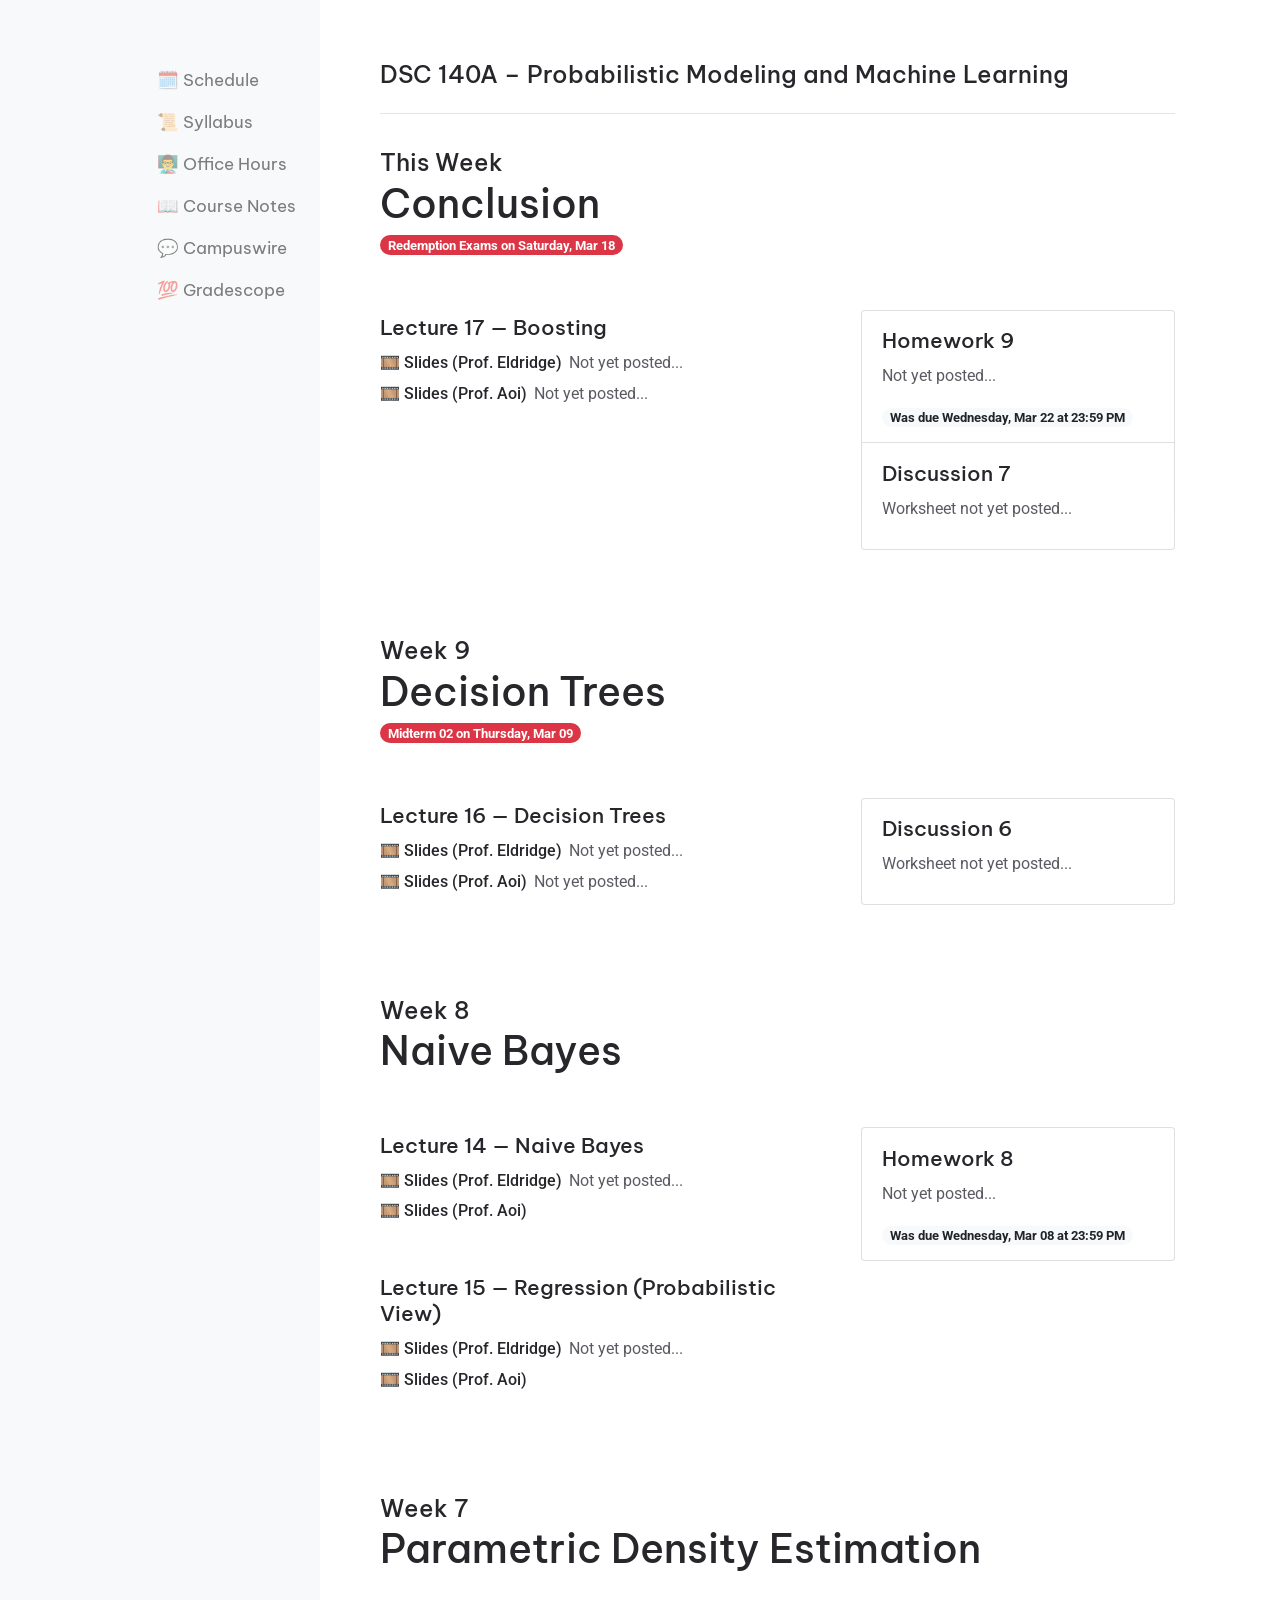
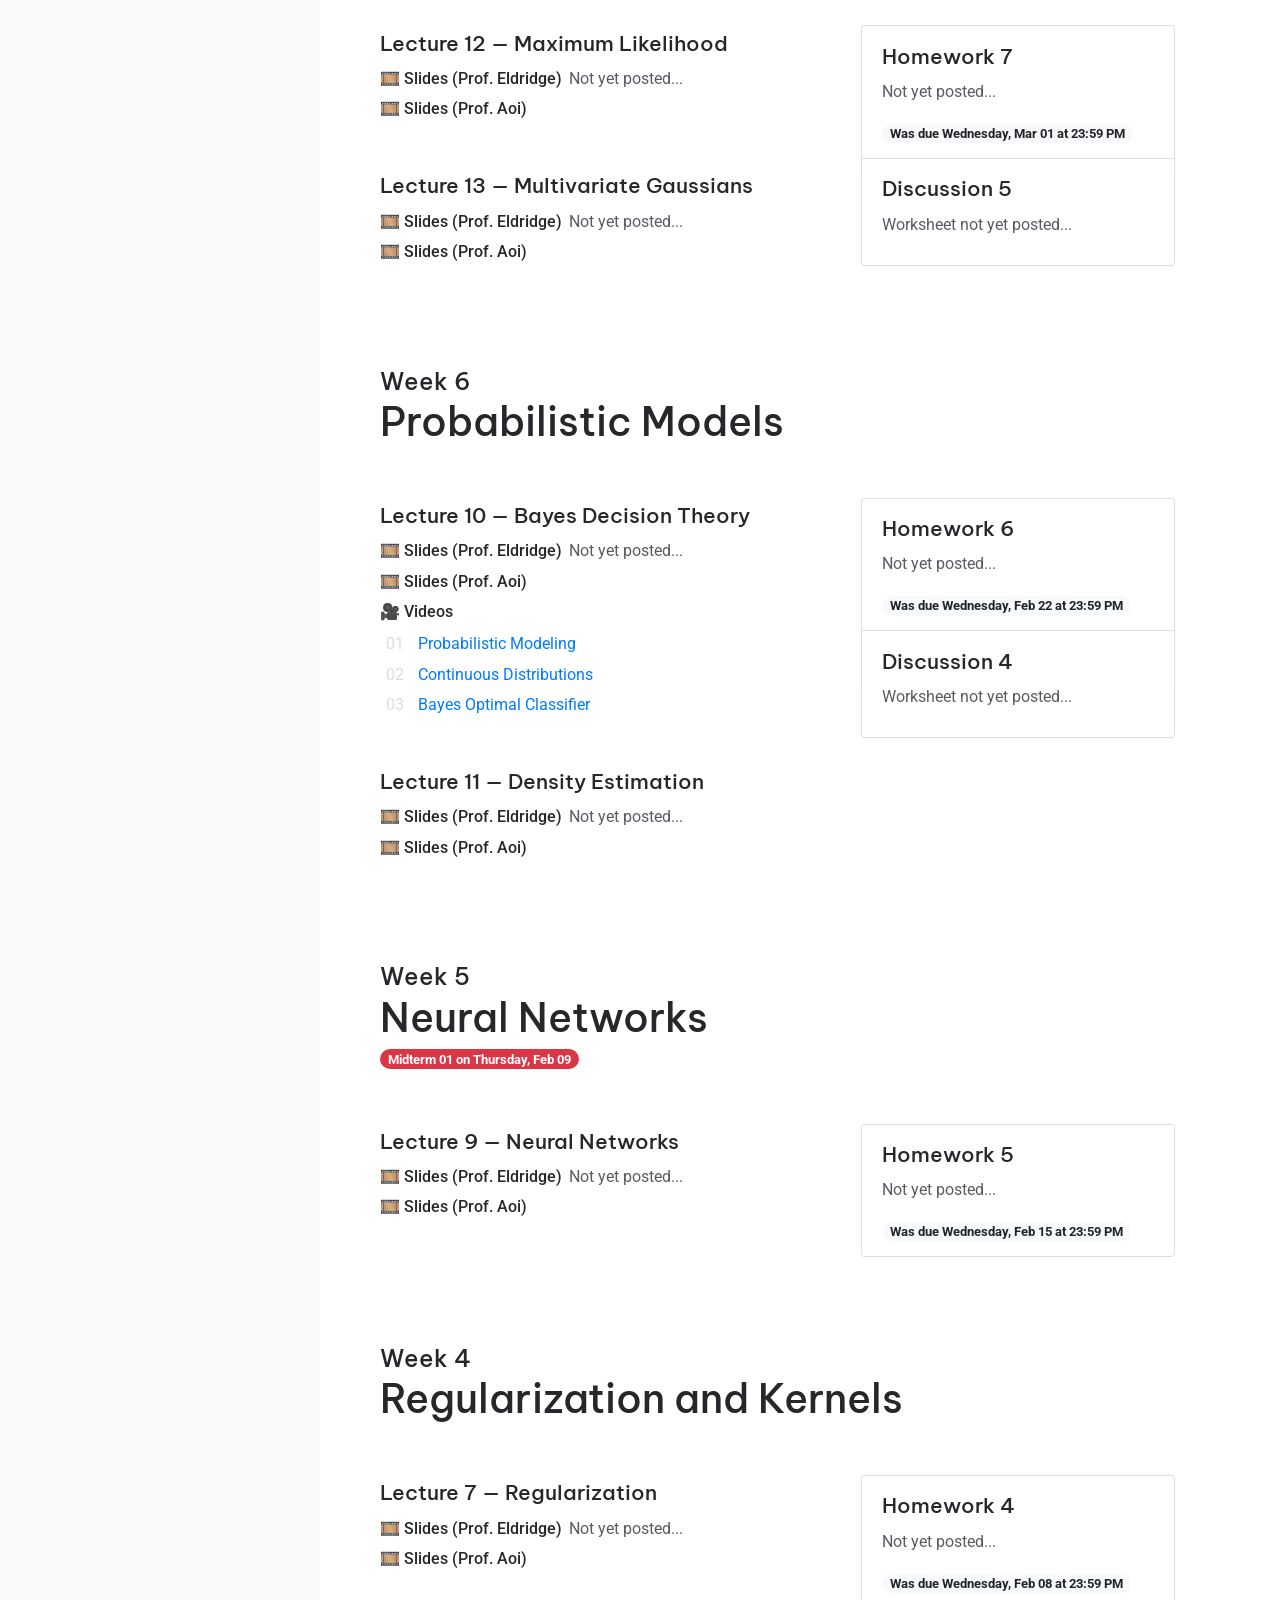
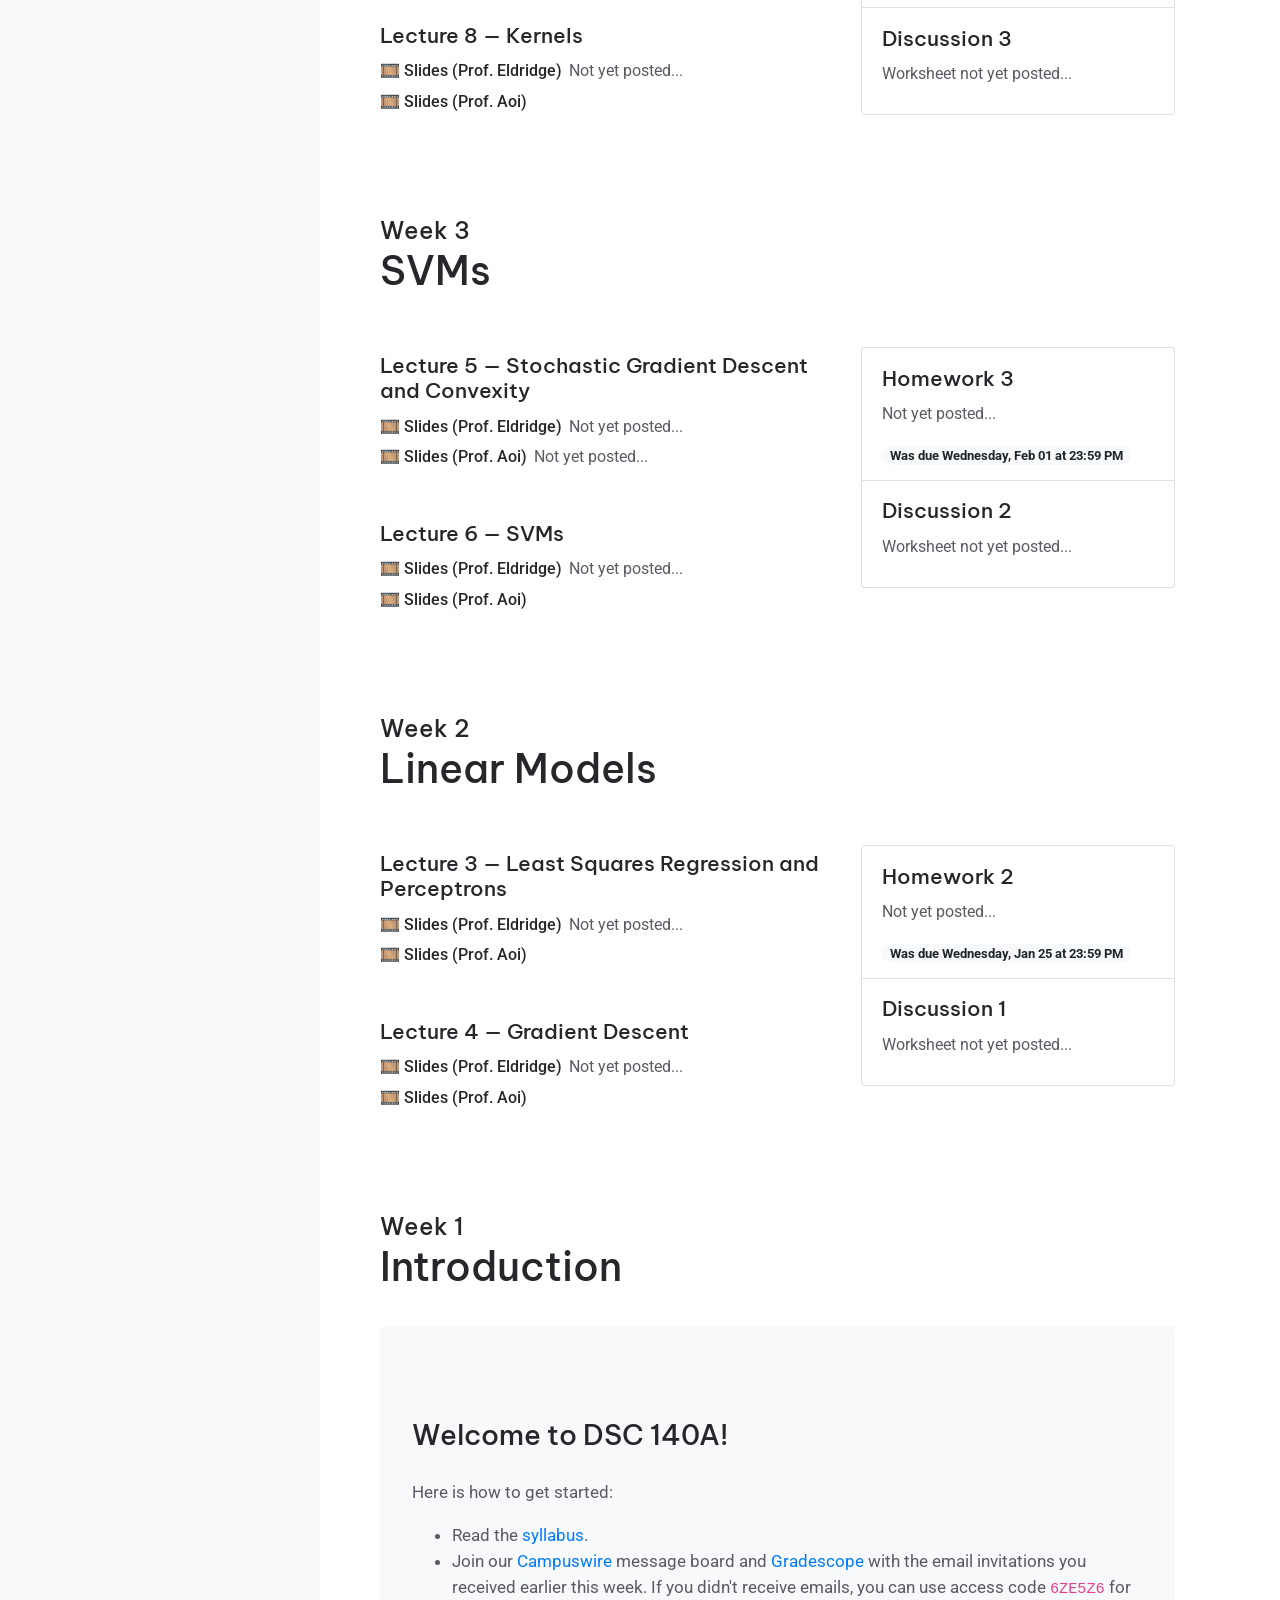
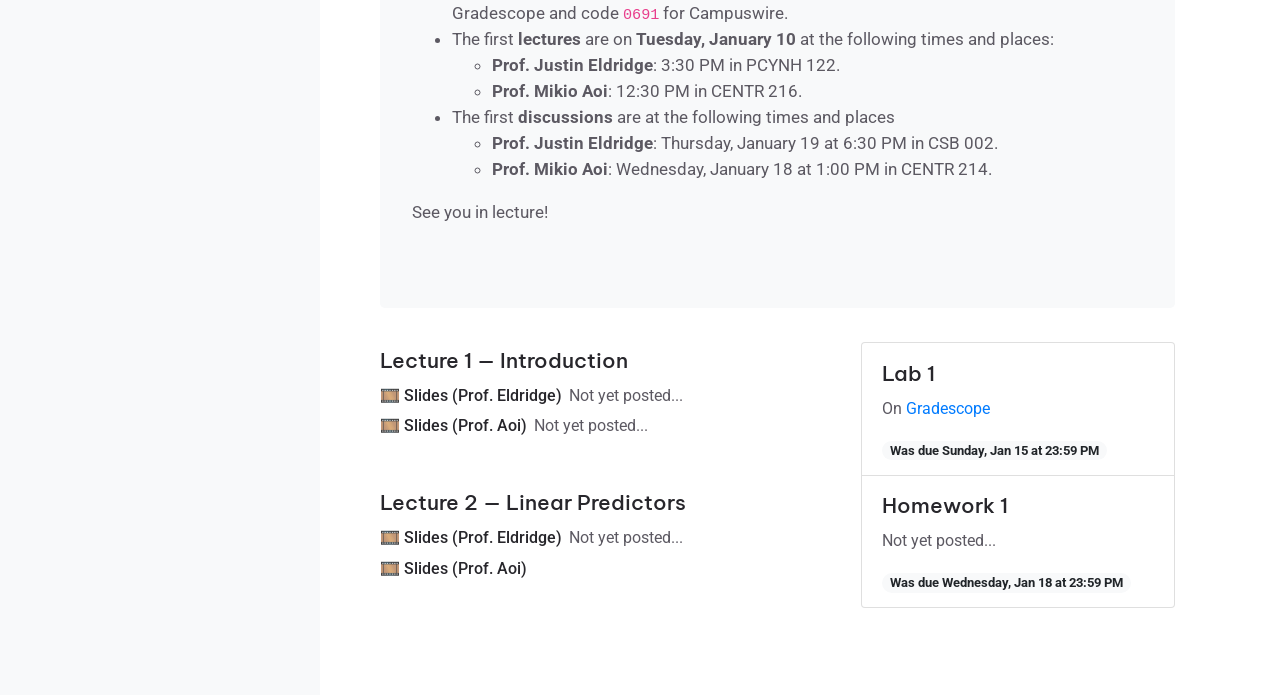
==== index.html @ d01e16c2 "automata commit" ====
<!doctype html>
<html lang="en">
    <head>
        <meta charset="utf-8">
        <meta name="viewport" content="width=device-width, initial-scale=1, shrink-to-fit=no">

        <!-- Do not cache this page -->
        <meta http-equiv="Cache-Control" content="no-cache, no-store, must-revalidate" />
        <meta http-equiv="Pragma" content="no-cache" />
        <meta http-equiv="Expires" content="0" />

        <!-- Bootstrap CSS -->
        <link rel="stylesheet" href="https://stackpath.bootstrapcdn.com/bootstrap/4.4.1/css/bootstrap.min.css" integrity="sha384-Vkoo8x4CGsO3+Hhxv8T/Q5PaXtkKtu6ug5TOeNV6gBiFeWPGFN9MuhOf23Q9Ifjh" crossorigin="anonymous">
        <link rel="stylesheet" href="./style/style.css">

        <!-- Optional JavaScript -->
        <script src="https://code.jquery.com/jquery-3.4.1.slim.min.js" integrity="sha384-J6qa4849blE2+poT4WnyKhv5vZF5SrPo0iEjwBvKU7imGFAV0wwj1yYfoRSJoZ+n" crossorigin="anonymous"></script>
        <script src="https://cdn.jsdelivr.net/npm/popper.js@1.16.0/dist/umd/popper.min.js" integrity="sha384-Q6E9RHvbIyZFJoft+2mJbHaEWldlvI9IOYy5n3zV9zzTtmI3UksdQRVvoxMfooAo" crossorigin="anonymous"></script>
        <script src="https://stackpath.bootstrapcdn.com/bootstrap/4.4.1/js/bootstrap.min.js" integrity="sha384-wfSDF2E50Y2D1uUdj0O3uMBJnjuUD4Ih7YwaYd1iqfktj0Uod8GCExl3Og8ifwB6" crossorigin="anonymous"></script>

        <!-- Emoji -->
        <link href="https://emoji-css.afeld.me/emoji.css" rel="stylesheet">

        <!-- Fonts -->
        <link href="https://fonts.googleapis.com/css?family=Be+Vietnam+Pro&display=swap" rel="stylesheet">
        <link href="https://fonts.googleapis.com/css2?family=Roboto:wght@400;500;700&display=swap" rel="stylesheet">

        <title>DSC 140A</title>
        </head>

        <body>
            <!-- responsive sidebar code comes from https://stackoverflow.com/a/48477019 -->
            <div class="container-fluid h-100">
                <div class="nav row wrapper min-vh-100 flex-column flex-sm-row">
                    <aside class="col-12 col-sm-3 p-0 bg-light flex-shrink-1">
                        <nav class="navbar navbar-expand-sm navbar-light bg-light align-items-end flex-sm-column flex-row">
                            <a class="navbar-brand" href="#"><i class="fa fa-bullseye fa-fw"></i>DSC 140A</a>
                            <a href class="navbar-toggler" data-toggle="collapse" data-target=".sidebar">
                                <span class="navbar-toggler-icon"></span>
                            </a>
                            <div class="collapse navbar-collapse sidebar">
                                <ul class="flex-column navbar-nav w-100 justify-content-between">
                                    
                                    <li class="nav-item">
                                        <a class="nav-link" href="./index.html"><span class="">🗓️ Schedule</span></a>
                                    </li>
                                    
                                    <li class="nav-item">
                                        <a class="nav-link" href="./syllabus.html"><span class="">📜 Syllabus</span></a>
                                    </li>
                                    
                                    <li class="nav-item">
                                        <a class="nav-link" href="./office_hours.html"><span class="">👨‍🏫️ Office Hours</span></a>
                                    </li>
                                    
                                    <li class="nav-item">
                                        <a class="nav-link" href="./materials/default/notes/book.pdf"><span class="">📖 Course Notes</span></a>
                                    </li>
                                    
                                    <li class="nav-item">
                                        <a class="nav-link" href="https://campuswire.com/p/G1F90E751"><span class="">💬 Campuswire</span></a>
                                    </li>
                                    
                                    <li class="nav-item">
                                        <a class="nav-link" href="https://www.gradescope.com/courses/485594"><span class="">💯 Gradescope</span></a>
                                    </li>
                                    
                                </ul>
                            </div>
                        </nav>
                    </aside>
                    <main class="col bg-faded main-content">

                        <div class="site-title">
                            <h1>DSC 140A &ndash; Probabilistic Modeling and Machine Learning</h1>
                            <hr>
                        </div>


                        <div class="schedule">




    <div class="schedule-week ">
        <div class="schedule-week-title">
            <h1 class="schedule-week-title-number">

                This Week





            </h1>
            <h2 class="schedule-week-title-topic">Conclusion</h2>







            <div class="badge badge-pill badge-danger">
                Redemption Exams on Saturday, Mar 18
            </div>



        </div>






        <div class="row">
            <div class="col-md-7">




    <div class="schedule-lecture last">
        <h3 class="schedule-week-component-title">
            Lecture 17 &mdash; Boosting
        </h3>
        <div class="schedule-lecture-resources">
            <ul class="schedule-lecture-resources">






























    <li class="schedule-resource">

            <span class="schedule-resource-title">
                🎞️ Slides (Prof. Eldridge)
            </span>


            Not yet posted...

    </li>











    <li class="schedule-resource">

            <span class="schedule-resource-title">
                🎞️ Slides (Prof. Aoi)
            </span>






  Not yet posted...




    </li>






































            </ul>
        </div>
    </div>



            </div>
            <div class="col-md-5">
                <div class="list-group">














        <div class="list-group-item">
            <h3 class="schedule-week-component-title">
                Homework 9
            </h3>
            <div class="schedule-assignment-resources">
                <ul class="schedule-assignment-resources" style="list-style: none">













    <li class="schedule-resource">


            Not yet posted...

    </li>






































                </ul>
            </div>

            <div class="badge badge-pill badge-light">

                    Was due

                Wednesday, Mar 22 at 23:59 PM
            </div>
        </div>











        <div class="list-group-item">
            <h3 class="schedule-week-component-title">
                Discussion 7
            </h3>
            <div class="schedule-discussion-resources">
                <ul class="schedule-discussion-resources">













    <li class="schedule-resource">


            Worksheet not yet posted...

    </li>























































                </ul>
            </div>
        </div>




                </div>
            </div>
        </div>


    </div>





    <div class="schedule-week ">
        <div class="schedule-week-title">
            <h1 class="schedule-week-title-number">

                Week 9




            </h1>
            <h2 class="schedule-week-title-topic">Decision Trees</h2>





            <div class="badge badge-pill badge-danger">
                Midterm 02 on Thursday, Mar 09
            </div>





        </div>






        <div class="row">
            <div class="col-md-7">




    <div class="schedule-lecture last">
        <h3 class="schedule-week-component-title">
            Lecture 16 &mdash; Decision Trees
        </h3>
        <div class="schedule-lecture-resources">
            <ul class="schedule-lecture-resources">






























    <li class="schedule-resource">

            <span class="schedule-resource-title">
                🎞️ Slides (Prof. Eldridge)
            </span>


            Not yet posted...

    </li>











    <li class="schedule-resource">

            <span class="schedule-resource-title">
                🎞️ Slides (Prof. Aoi)
            </span>






  Not yet posted...




    </li>






































            </ul>
        </div>
    </div>



            </div>
            <div class="col-md-5">
                <div class="list-group">
























        <div class="list-group-item">
            <h3 class="schedule-week-component-title">
                Discussion 6
            </h3>
            <div class="schedule-discussion-resources">
                <ul class="schedule-discussion-resources">













    <li class="schedule-resource">


            Worksheet not yet posted...

    </li>























































                </ul>
            </div>
        </div>




                </div>
            </div>
        </div>


    </div>





    <div class="schedule-week ">
        <div class="schedule-week-title">
            <h1 class="schedule-week-title-number">

                Week 8




            </h1>
            <h2 class="schedule-week-title-topic">Naive Bayes</h2>









        </div>






        <div class="row">
            <div class="col-md-7">




    <div class="schedule-lecture ">
        <h3 class="schedule-week-component-title">
            Lecture 14 &mdash; Naive Bayes
        </h3>
        <div class="schedule-lecture-resources">
            <ul class="schedule-lecture-resources">






























    <li class="schedule-resource">

            <span class="schedule-resource-title">
                🎞️ Slides (Prof. Eldridge)
            </span>


            Not yet posted...

    </li>











    <li class="schedule-resource">

            <span class="schedule-resource-title">
                🎞️ Slides (Prof. Aoi)
            </span>









    </li>






































            </ul>
        </div>
    </div>



    <div class="schedule-lecture last">
        <h3 class="schedule-week-component-title">
            Lecture 15 &mdash; Regression (Probabilistic View)
        </h3>
        <div class="schedule-lecture-resources">
            <ul class="schedule-lecture-resources">






























    <li class="schedule-resource">

            <span class="schedule-resource-title">
                🎞️ Slides (Prof. Eldridge)
            </span>


            Not yet posted...

    </li>











    <li class="schedule-resource">

            <span class="schedule-resource-title">
                🎞️ Slides (Prof. Aoi)
            </span>









    </li>






































            </ul>
        </div>
    </div>



            </div>
            <div class="col-md-5">
                <div class="list-group">














        <div class="list-group-item">
            <h3 class="schedule-week-component-title">
                Homework 8
            </h3>
            <div class="schedule-assignment-resources">
                <ul class="schedule-assignment-resources" style="list-style: none">













    <li class="schedule-resource">


            Not yet posted...

    </li>






































                </ul>
            </div>

            <div class="badge badge-pill badge-light">

                    Was due

                Wednesday, Mar 08 at 23:59 PM
            </div>
        </div>














                </div>
            </div>
        </div>


    </div>





    <div class="schedule-week ">
        <div class="schedule-week-title">
            <h1 class="schedule-week-title-number">

                Week 7




            </h1>
            <h2 class="schedule-week-title-topic">Parametric Density Estimation</h2>









        </div>






        <div class="row">
            <div class="col-md-7">




    <div class="schedule-lecture ">
        <h3 class="schedule-week-component-title">
            Lecture 12 &mdash; Maximum Likelihood
        </h3>
        <div class="schedule-lecture-resources">
            <ul class="schedule-lecture-resources">






























    <li class="schedule-resource">

            <span class="schedule-resource-title">
                🎞️ Slides (Prof. Eldridge)
            </span>


            Not yet posted...

    </li>











    <li class="schedule-resource">

            <span class="schedule-resource-title">
                🎞️ Slides (Prof. Aoi)
            </span>









    </li>






































            </ul>
        </div>
    </div>



    <div class="schedule-lecture last">
        <h3 class="schedule-week-component-title">
            Lecture 13 &mdash; Multivariate Gaussians
        </h3>
        <div class="schedule-lecture-resources">
            <ul class="schedule-lecture-resources">






























    <li class="schedule-resource">

            <span class="schedule-resource-title">
                🎞️ Slides (Prof. Eldridge)
            </span>


            Not yet posted...

    </li>











    <li class="schedule-resource">

            <span class="schedule-resource-title">
                🎞️ Slides (Prof. Aoi)
            </span>









    </li>






































            </ul>
        </div>
    </div>



            </div>
            <div class="col-md-5">
                <div class="list-group">














        <div class="list-group-item">
            <h3 class="schedule-week-component-title">
                Homework 7
            </h3>
            <div class="schedule-assignment-resources">
                <ul class="schedule-assignment-resources" style="list-style: none">













    <li class="schedule-resource">


            Not yet posted...

    </li>






































                </ul>
            </div>

            <div class="badge badge-pill badge-light">

                    Was due

                Wednesday, Mar 01 at 23:59 PM
            </div>
        </div>











        <div class="list-group-item">
            <h3 class="schedule-week-component-title">
                Discussion 5
            </h3>
            <div class="schedule-discussion-resources">
                <ul class="schedule-discussion-resources">













    <li class="schedule-resource">


            Worksheet not yet posted...

    </li>























































                </ul>
            </div>
        </div>




                </div>
            </div>
        </div>


    </div>





    <div class="schedule-week ">
        <div class="schedule-week-title">
            <h1 class="schedule-week-title-number">

                Week 6




            </h1>
            <h2 class="schedule-week-title-topic">Probabilistic Models</h2>









        </div>






        <div class="row">
            <div class="col-md-7">




    <div class="schedule-lecture ">
        <h3 class="schedule-week-component-title">
            Lecture 10 &mdash; Bayes Decision Theory
        </h3>
        <div class="schedule-lecture-resources">
            <ul class="schedule-lecture-resources">






























    <li class="schedule-resource">

            <span class="schedule-resource-title">
                🎞️ Slides (Prof. Eldridge)
            </span>


            Not yet posted...

    </li>











    <li class="schedule-resource">

            <span class="schedule-resource-title">
                🎞️ Slides (Prof. Aoi)
            </span>









    </li>
















    <li class="schedule-resource">

            <span class="schedule-resource-title">
                🎥 Videos
            </span>



                <div class="schedule-resource-parts">
                    <ol class="schedule-resource-parts">


                        <li>
                            <a href="https://youtu.be/NjSSmvzzpdo">Probabilistic Modeling</a>
<br>
                        </li>

                        <li>
                            <a href="https://youtu.be/AVgFyuB9h7k">Continuous Distributions</a>
<br>
                        </li>

                        <li>
                            <a href="https://youtu.be/MCowepdAQNc">Bayes Optimal Classifier</a>
<br>
                        </li>

                    </ol>
                </div>



    </li>





















            </ul>
        </div>
    </div>



    <div class="schedule-lecture last">
        <h3 class="schedule-week-component-title">
            Lecture 11 &mdash; Density Estimation
        </h3>
        <div class="schedule-lecture-resources">
            <ul class="schedule-lecture-resources">






























    <li class="schedule-resource">

            <span class="schedule-resource-title">
                🎞️ Slides (Prof. Eldridge)
            </span>


            Not yet posted...

    </li>











    <li class="schedule-resource">

            <span class="schedule-resource-title">
                🎞️ Slides (Prof. Aoi)
            </span>









    </li>






































            </ul>
        </div>
    </div>



            </div>
            <div class="col-md-5">
                <div class="list-group">














        <div class="list-group-item">
            <h3 class="schedule-week-component-title">
                Homework 6
            </h3>
            <div class="schedule-assignment-resources">
                <ul class="schedule-assignment-resources" style="list-style: none">













    <li class="schedule-resource">


            Not yet posted...

    </li>






































                </ul>
            </div>

            <div class="badge badge-pill badge-light">

                    Was due

                Wednesday, Feb 22 at 23:59 PM
            </div>
        </div>











        <div class="list-group-item">
            <h3 class="schedule-week-component-title">
                Discussion 4
            </h3>
            <div class="schedule-discussion-resources">
                <ul class="schedule-discussion-resources">













    <li class="schedule-resource">


            Worksheet not yet posted...

    </li>























































                </ul>
            </div>
        </div>




                </div>
            </div>
        </div>


    </div>





    <div class="schedule-week ">
        <div class="schedule-week-title">
            <h1 class="schedule-week-title-number">

                Week 5




            </h1>
            <h2 class="schedule-week-title-topic">Neural Networks</h2>



            <div class="badge badge-pill badge-danger">
                Midterm 01 on Thursday, Feb 09
            </div>







        </div>






        <div class="row">
            <div class="col-md-7">




    <div class="schedule-lecture last">
        <h3 class="schedule-week-component-title">
            Lecture 9 &mdash; Neural Networks
        </h3>
        <div class="schedule-lecture-resources">
            <ul class="schedule-lecture-resources">






























    <li class="schedule-resource">

            <span class="schedule-resource-title">
                🎞️ Slides (Prof. Eldridge)
            </span>


            Not yet posted...

    </li>











    <li class="schedule-resource">

            <span class="schedule-resource-title">
                🎞️ Slides (Prof. Aoi)
            </span>









    </li>






































            </ul>
        </div>
    </div>



            </div>
            <div class="col-md-5">
                <div class="list-group">














        <div class="list-group-item">
            <h3 class="schedule-week-component-title">
                Homework 5
            </h3>
            <div class="schedule-assignment-resources">
                <ul class="schedule-assignment-resources" style="list-style: none">













    <li class="schedule-resource">


            Not yet posted...

    </li>






































                </ul>
            </div>

            <div class="badge badge-pill badge-light">

                    Was due

                Wednesday, Feb 15 at 23:59 PM
            </div>
        </div>














                </div>
            </div>
        </div>


    </div>





    <div class="schedule-week ">
        <div class="schedule-week-title">
            <h1 class="schedule-week-title-number">

                Week 4




            </h1>
            <h2 class="schedule-week-title-topic">Regularization and Kernels</h2>









        </div>






        <div class="row">
            <div class="col-md-7">




    <div class="schedule-lecture ">
        <h3 class="schedule-week-component-title">
            Lecture 7 &mdash; Regularization
        </h3>
        <div class="schedule-lecture-resources">
            <ul class="schedule-lecture-resources">






























    <li class="schedule-resource">

            <span class="schedule-resource-title">
                🎞️ Slides (Prof. Eldridge)
            </span>


            Not yet posted...

    </li>











    <li class="schedule-resource">

            <span class="schedule-resource-title">
                🎞️ Slides (Prof. Aoi)
            </span>









    </li>






































            </ul>
        </div>
    </div>



    <div class="schedule-lecture last">
        <h3 class="schedule-week-component-title">
            Lecture 8 &mdash; Kernels
        </h3>
        <div class="schedule-lecture-resources">
            <ul class="schedule-lecture-resources">






























    <li class="schedule-resource">

            <span class="schedule-resource-title">
                🎞️ Slides (Prof. Eldridge)
            </span>


            Not yet posted...

    </li>











    <li class="schedule-resource">

            <span class="schedule-resource-title">
                🎞️ Slides (Prof. Aoi)
            </span>









    </li>






































            </ul>
        </div>
    </div>



            </div>
            <div class="col-md-5">
                <div class="list-group">














        <div class="list-group-item">
            <h3 class="schedule-week-component-title">
                Homework 4
            </h3>
            <div class="schedule-assignment-resources">
                <ul class="schedule-assignment-resources" style="list-style: none">













    <li class="schedule-resource">


            Not yet posted...

    </li>






































                </ul>
            </div>

            <div class="badge badge-pill badge-light">

                    Was due

                Wednesday, Feb 08 at 23:59 PM
            </div>
        </div>











        <div class="list-group-item">
            <h3 class="schedule-week-component-title">
                Discussion 3
            </h3>
            <div class="schedule-discussion-resources">
                <ul class="schedule-discussion-resources">













    <li class="schedule-resource">


            Worksheet not yet posted...

    </li>























































                </ul>
            </div>
        </div>




                </div>
            </div>
        </div>


    </div>





    <div class="schedule-week ">
        <div class="schedule-week-title">
            <h1 class="schedule-week-title-number">

                Week 3




            </h1>
            <h2 class="schedule-week-title-topic">SVMs</h2>









        </div>






        <div class="row">
            <div class="col-md-7">




    <div class="schedule-lecture ">
        <h3 class="schedule-week-component-title">
            Lecture 5 &mdash; Stochastic Gradient Descent and Convexity
        </h3>
        <div class="schedule-lecture-resources">
            <ul class="schedule-lecture-resources">






























    <li class="schedule-resource">

            <span class="schedule-resource-title">
                🎞️ Slides (Prof. Eldridge)
            </span>


            Not yet posted...

    </li>











    <li class="schedule-resource">

            <span class="schedule-resource-title">
                🎞️ Slides (Prof. Aoi)
            </span>






  Not yet posted...




    </li>






































            </ul>
        </div>
    </div>



    <div class="schedule-lecture last">
        <h3 class="schedule-week-component-title">
            Lecture 6 &mdash; SVMs
        </h3>
        <div class="schedule-lecture-resources">
            <ul class="schedule-lecture-resources">






























    <li class="schedule-resource">

            <span class="schedule-resource-title">
                🎞️ Slides (Prof. Eldridge)
            </span>


            Not yet posted...

    </li>











    <li class="schedule-resource">

            <span class="schedule-resource-title">
                🎞️ Slides (Prof. Aoi)
            </span>









    </li>






































            </ul>
        </div>
    </div>



            </div>
            <div class="col-md-5">
                <div class="list-group">














        <div class="list-group-item">
            <h3 class="schedule-week-component-title">
                Homework 3
            </h3>
            <div class="schedule-assignment-resources">
                <ul class="schedule-assignment-resources" style="list-style: none">













    <li class="schedule-resource">


            Not yet posted...

    </li>






































                </ul>
            </div>

            <div class="badge badge-pill badge-light">

                    Was due

                Wednesday, Feb 01 at 23:59 PM
            </div>
        </div>











        <div class="list-group-item">
            <h3 class="schedule-week-component-title">
                Discussion 2
            </h3>
            <div class="schedule-discussion-resources">
                <ul class="schedule-discussion-resources">













    <li class="schedule-resource">


            Worksheet not yet posted...

    </li>























































                </ul>
            </div>
        </div>




                </div>
            </div>
        </div>


    </div>





    <div class="schedule-week ">
        <div class="schedule-week-title">
            <h1 class="schedule-week-title-number">

                Week 2




            </h1>
            <h2 class="schedule-week-title-topic">Linear Models</h2>









        </div>






        <div class="row">
            <div class="col-md-7">




    <div class="schedule-lecture ">
        <h3 class="schedule-week-component-title">
            Lecture 3 &mdash; Least Squares Regression and Perceptrons
        </h3>
        <div class="schedule-lecture-resources">
            <ul class="schedule-lecture-resources">






























    <li class="schedule-resource">

            <span class="schedule-resource-title">
                🎞️ Slides (Prof. Eldridge)
            </span>


            Not yet posted...

    </li>











    <li class="schedule-resource">

            <span class="schedule-resource-title">
                🎞️ Slides (Prof. Aoi)
            </span>









    </li>






































            </ul>
        </div>
    </div>



    <div class="schedule-lecture last">
        <h3 class="schedule-week-component-title">
            Lecture 4 &mdash; Gradient Descent
        </h3>
        <div class="schedule-lecture-resources">
            <ul class="schedule-lecture-resources">






























    <li class="schedule-resource">

            <span class="schedule-resource-title">
                🎞️ Slides (Prof. Eldridge)
            </span>


            Not yet posted...

    </li>











    <li class="schedule-resource">

            <span class="schedule-resource-title">
                🎞️ Slides (Prof. Aoi)
            </span>









    </li>






































            </ul>
        </div>
    </div>



            </div>
            <div class="col-md-5">
                <div class="list-group">














        <div class="list-group-item">
            <h3 class="schedule-week-component-title">
                Homework 2
            </h3>
            <div class="schedule-assignment-resources">
                <ul class="schedule-assignment-resources" style="list-style: none">













    <li class="schedule-resource">


            Not yet posted...

    </li>






































                </ul>
            </div>

            <div class="badge badge-pill badge-light">

                    Was due

                Wednesday, Jan 25 at 23:59 PM
            </div>
        </div>











        <div class="list-group-item">
            <h3 class="schedule-week-component-title">
                Discussion 1
            </h3>
            <div class="schedule-discussion-resources">
                <ul class="schedule-discussion-resources">













    <li class="schedule-resource">


            Worksheet not yet posted...

    </li>























































                </ul>
            </div>
        </div>




                </div>
            </div>
        </div>


    </div>





    <div class="schedule-week ">
        <div class="schedule-week-title">
            <h1 class="schedule-week-title-number">

                Week 1




            </h1>
            <h2 class="schedule-week-title-topic">Introduction</h2>









        </div>






        <div class="jumbotron schedule-announcement bg-light">
            <p><h3>Welcome to DSC 140A!</h3>
<p>Here is how to get started: </p>
<ul>
<li>Read the <a href="./syllabus.html">syllabus</a>.</li>
<li>Join our 
  <a href="https://campuswire.com/p/G1F90E751">Campuswire</a> message board
  and 
  <a href="https://www.gradescope.com/courses/485594">Gradescope</a> 
  with the email invitations you received earlier this week. If
  you didn't receive emails, you can use access code
  <code>6ZE5Z6</code> for Gradescope 
  and code
  <code>0691</code> for Campuswire.</li>
<li>The first <strong>lectures</strong> are on
  <strong>Tuesday, January 10</strong>
  at the following times and places:<ul>
<li><strong>Prof. Justin Eldridge</strong>:
      3:30 PM
      in
      PCYNH 122.</li>
<li><strong>Prof. Mikio Aoi</strong>:
      12:30 PM
      in
      CENTR 216.</li>
</ul>
</li>
<li>The first <strong>discussions</strong> are at the following times and places<ul>
<li><strong>Prof. Justin Eldridge</strong>:
      Thursday, January 19
      at
      6:30 PM
      in
      CSB 002.</li>
<li><strong>Prof. Mikio Aoi</strong>:
      Wednesday, January 18
      at
      1:00 PM
      in
      CENTR 214.</li>
</ul>
</li>
</ul>
<p>See you in lecture!</p></p>
        </div>




        <div class="row">
            <div class="col-md-7">




    <div class="schedule-lecture ">
        <h3 class="schedule-week-component-title">
            Lecture 1 &mdash; Introduction
        </h3>
        <div class="schedule-lecture-resources">
            <ul class="schedule-lecture-resources">






























    <li class="schedule-resource">

            <span class="schedule-resource-title">
                🎞️ Slides (Prof. Eldridge)
            </span>


            Not yet posted...

    </li>











    <li class="schedule-resource">

            <span class="schedule-resource-title">
                🎞️ Slides (Prof. Aoi)
            </span>






  Not yet posted...




    </li>






































            </ul>
        </div>
    </div>



    <div class="schedule-lecture last">
        <h3 class="schedule-week-component-title">
            Lecture 2 &mdash; Linear Predictors
        </h3>
        <div class="schedule-lecture-resources">
            <ul class="schedule-lecture-resources">






























    <li class="schedule-resource">

            <span class="schedule-resource-title">
                🎞️ Slides (Prof. Eldridge)
            </span>


            Not yet posted...

    </li>











    <li class="schedule-resource">

            <span class="schedule-resource-title">
                🎞️ Slides (Prof. Aoi)
            </span>









    </li>






































            </ul>
        </div>
    </div>



            </div>
            <div class="col-md-5">
                <div class="list-group">






        <div class="list-group-item">
            <h3 class="schedule-week-component-title">
                Lab 1
            </h3>
            <div class="schedule-assignment-resources">
                <ul class="schedule-assignment-resources" style="list-style: none">








    <li class="schedule-resource">



                 On <a href="https://www.gradescope.com/courses/485594">Gradescope</a> 



    </li>




                </ul>
            </div>

            <div class="badge badge-pill badge-light">

                    Was due

                Sunday, Jan 15 at 23:59 PM
            </div>
        </div>









        <div class="list-group-item">
            <h3 class="schedule-week-component-title">
                Homework 1
            </h3>
            <div class="schedule-assignment-resources">
                <ul class="schedule-assignment-resources" style="list-style: none">













    <li class="schedule-resource">


            Not yet posted...

    </li>






































                </ul>
            </div>

            <div class="badge badge-pill badge-light">

                    Was due

                Wednesday, Jan 18 at 23:59 PM
            </div>
        </div>














                </div>
            </div>
        </div>


    </div>


</div>
                    </main>
                </div>
            </div>
        </body>
</html>
---- style/style.css ----
@media screen and (min-width: 576px) {
    .nav {
        height: 100%;
    }

    .main-content {
        max-width: 870px;
        padding-left: 60px;
        padding-top: 60px;
    }

    .navbar {
        padding-top: 60px;
    }

    .navbar-brand {
        display: none;
    }

}

@media screen and (max-width: 576px) {
    .nav {
        padding-bottom: 60px;
    }

    div.site-title {
        display: none;
    }

    .main-content {
        padding-top: 20px;
    }
}

body {
    font-size: 13pt;
    font-family: 'Roboto', sans-serif;
    line-height: 1.5;
    color: #5c5962;
}

.navbar {
    font-family: 'Be Vietnam Pro', sans-serif;
}

p {
    margin-top: 1em;
    margin-bottom: 1em;
}

h1 {
    font-size: 30pt;
}

h1,h2,h3,h4 {
    margin-bottom: 1em;
    margin-top: 1em;
    color: #27262b;
    font-family: 'Be Vietnam Pro', sans-serif;
}


div.site-title h1 {
    font-size: 18pt;
    margin-top: 0em;
    font-family: 'Be Vietnam Pro'
}

div.site-title {
}

/* listing */
/* -------------------------------------------------------------------------------- */
div.listing {
    margin-top: 1em;
    margin-bottom: 1em;
}

/* schedule */
/* -------------------------------------------------------------------------------- */

div.schedule {
    margin-top: 2em;
}

div.schedule-week {
    margin-bottom: 5em;
}

div.schedule-week-future {
}

div.schedule-week-title {
    margin-bottom: 3em;
}

h1.schedule-week-title-number {
    font-size: 18pt;
    margin-bottom: .1em;
    margin-top: 0em;
}

h2.schedule-week-title-topic {
    font-size: 30pt;
    margin-top: 0em;
    margin-bottom: .1em;
}

h3.schedule-week-component-title {
    font-size: 16pt;
    margin-bottom: .5em;
    margin-top: .25em;
}

div.schedule-lecture {
    margin-bottom: 3em;
}

div.schedule-lecture.last {
    margin-bottom: 0em;
}

i.schedule-icon {
    margin-right: .7em;
}

div.schedule-resource-parts {
    margin-top: .5em;
}

ol.schedule-resource-parts {
    counter-reset: part-counter;
    list-style: none;
}

ol.schedule-resource-parts li {
    counter-increment: part-counter;
    font-size: 12pt;
    margin-left: -.1em;
    margin-bottom: .4em;
    position: relative;
}

ol.schedule-resource-parts li:before {
    position: absolute;
    left: -2em;
    content: counter(part-counter, decimal-leading-zero) "  ";
    opacity: 0.2;
}

/* tip for separators found at: 
 * https://www.jankollars.com/posts/multi-line-horizontal-list-with-separators/ 
 */
ul.schedule-lecture-resources li.schedule-resource {
    font-size: 12pt;
    margin-left: -2.5em;
    margin-bottom: .4em;
    list-style-type: none;
}

ul.schedule-assignment-resources, ul.schedule-discussion-resources {
    display: flex;
    flex-wrap: wrap;
    padding-left: 0;
    list-style: none;
    margin-left: -1.75ch;
    clip-path: inset(0 0 0 1.75ch);
    font-size: 12pt;
}

ul.schedule-assignment-resources li, ul.schedule-discussion-resources li {
    padding-left: 0ch;
}

ul.schedule-assignment-resources li::before, ul.schedule-discussion-resources li::before {
    content: '•';
    display: inline-block;
    margin-left: .5ch;
    margin-right: .25ch;
    width: .5ch;
    text-align: center;
}

span.schedule-resource-title {
    color: #27262b;
    margin-right: .2em;
    font-weight: 500;
}

div.schedule-announcement {
    margin-top: -1em;
    margin-bottom: 2em;
}

div.schedule-past-or-future {
    font-size: 16pt;
    margin-bottom: 4em;
}

.schedule-separator {
    display: flex;
    align-items: center;
    text-align: center;
    color: #c0c0c0;
}

.schedule-separator::before, .schedule-separator::after {
    content: '';
    flex: 1;
    border-bottom: 1px solid #ddd;
}

.schedule-separator::before {
    margin-right: .25em;
}

.schedule-separator::after {
    margin-left: .25em;
}

div.schedule-separator {
    margin-bottom: 4em;
}
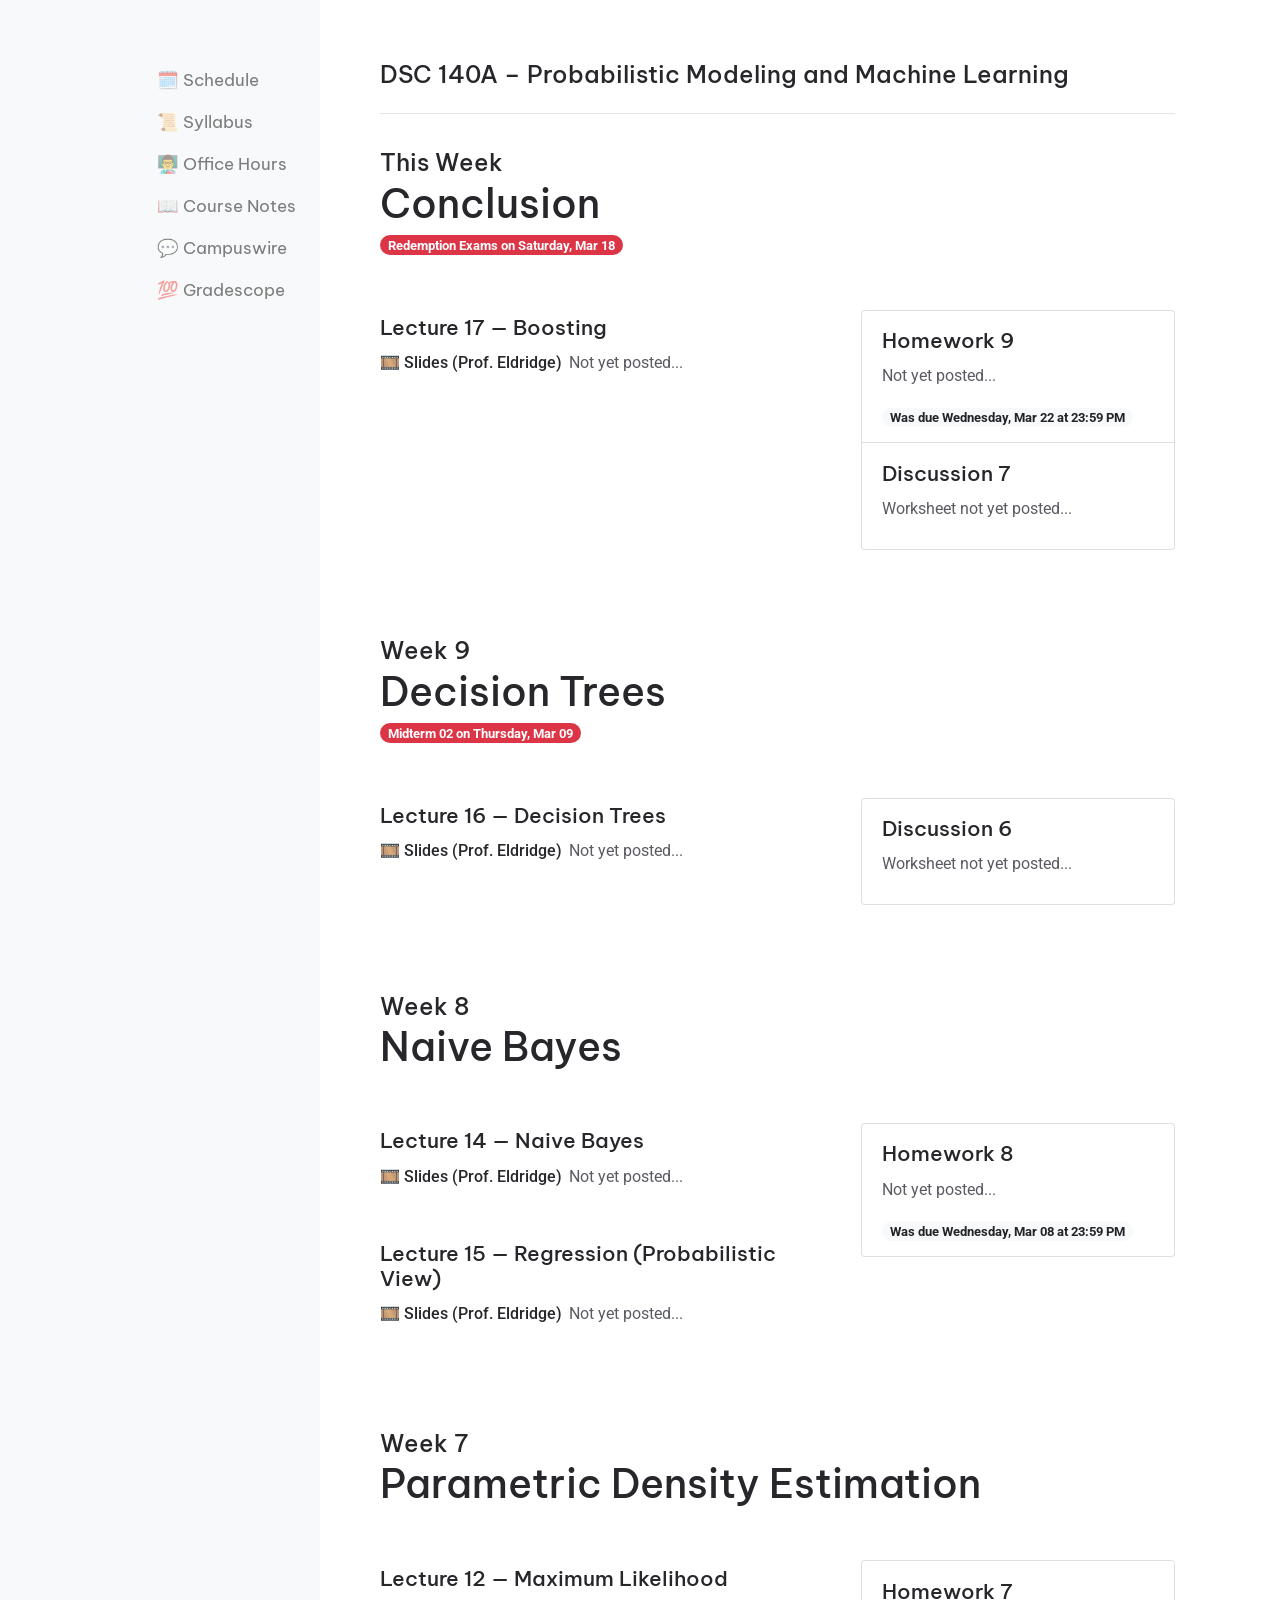
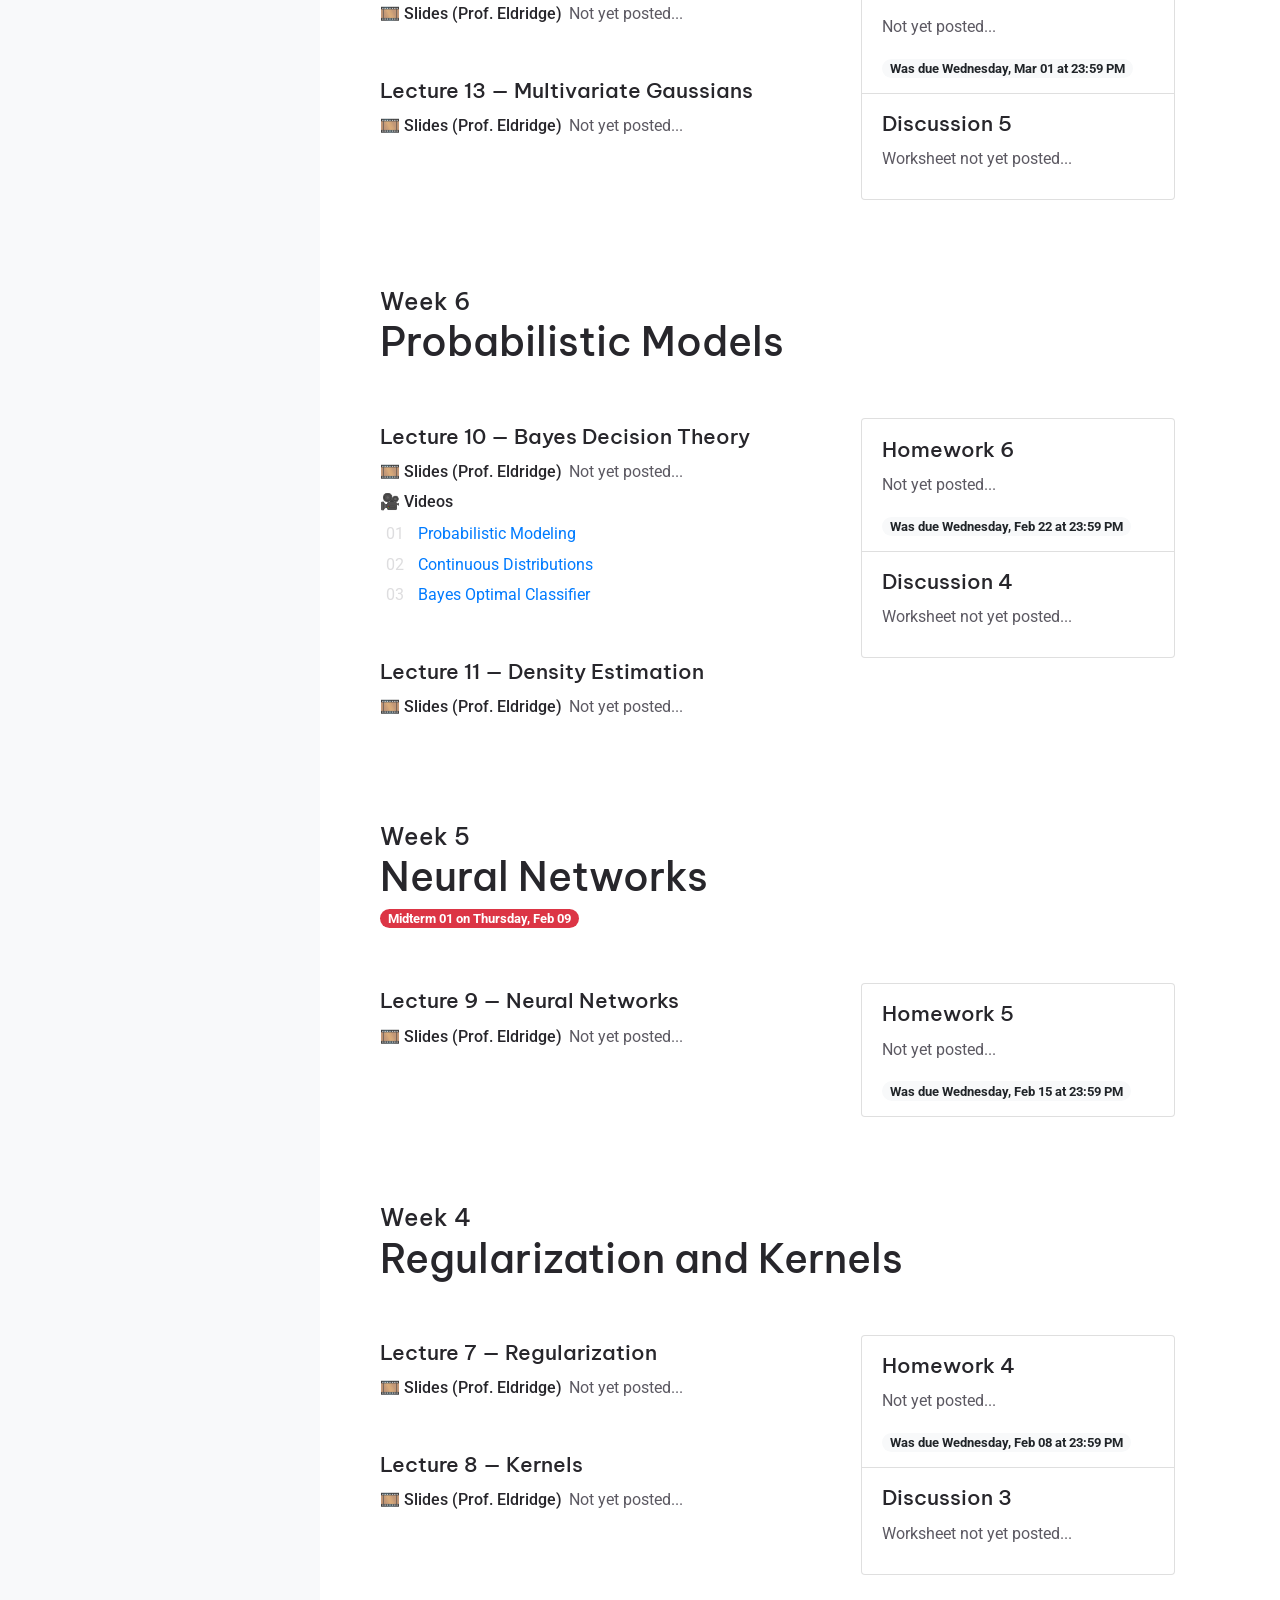
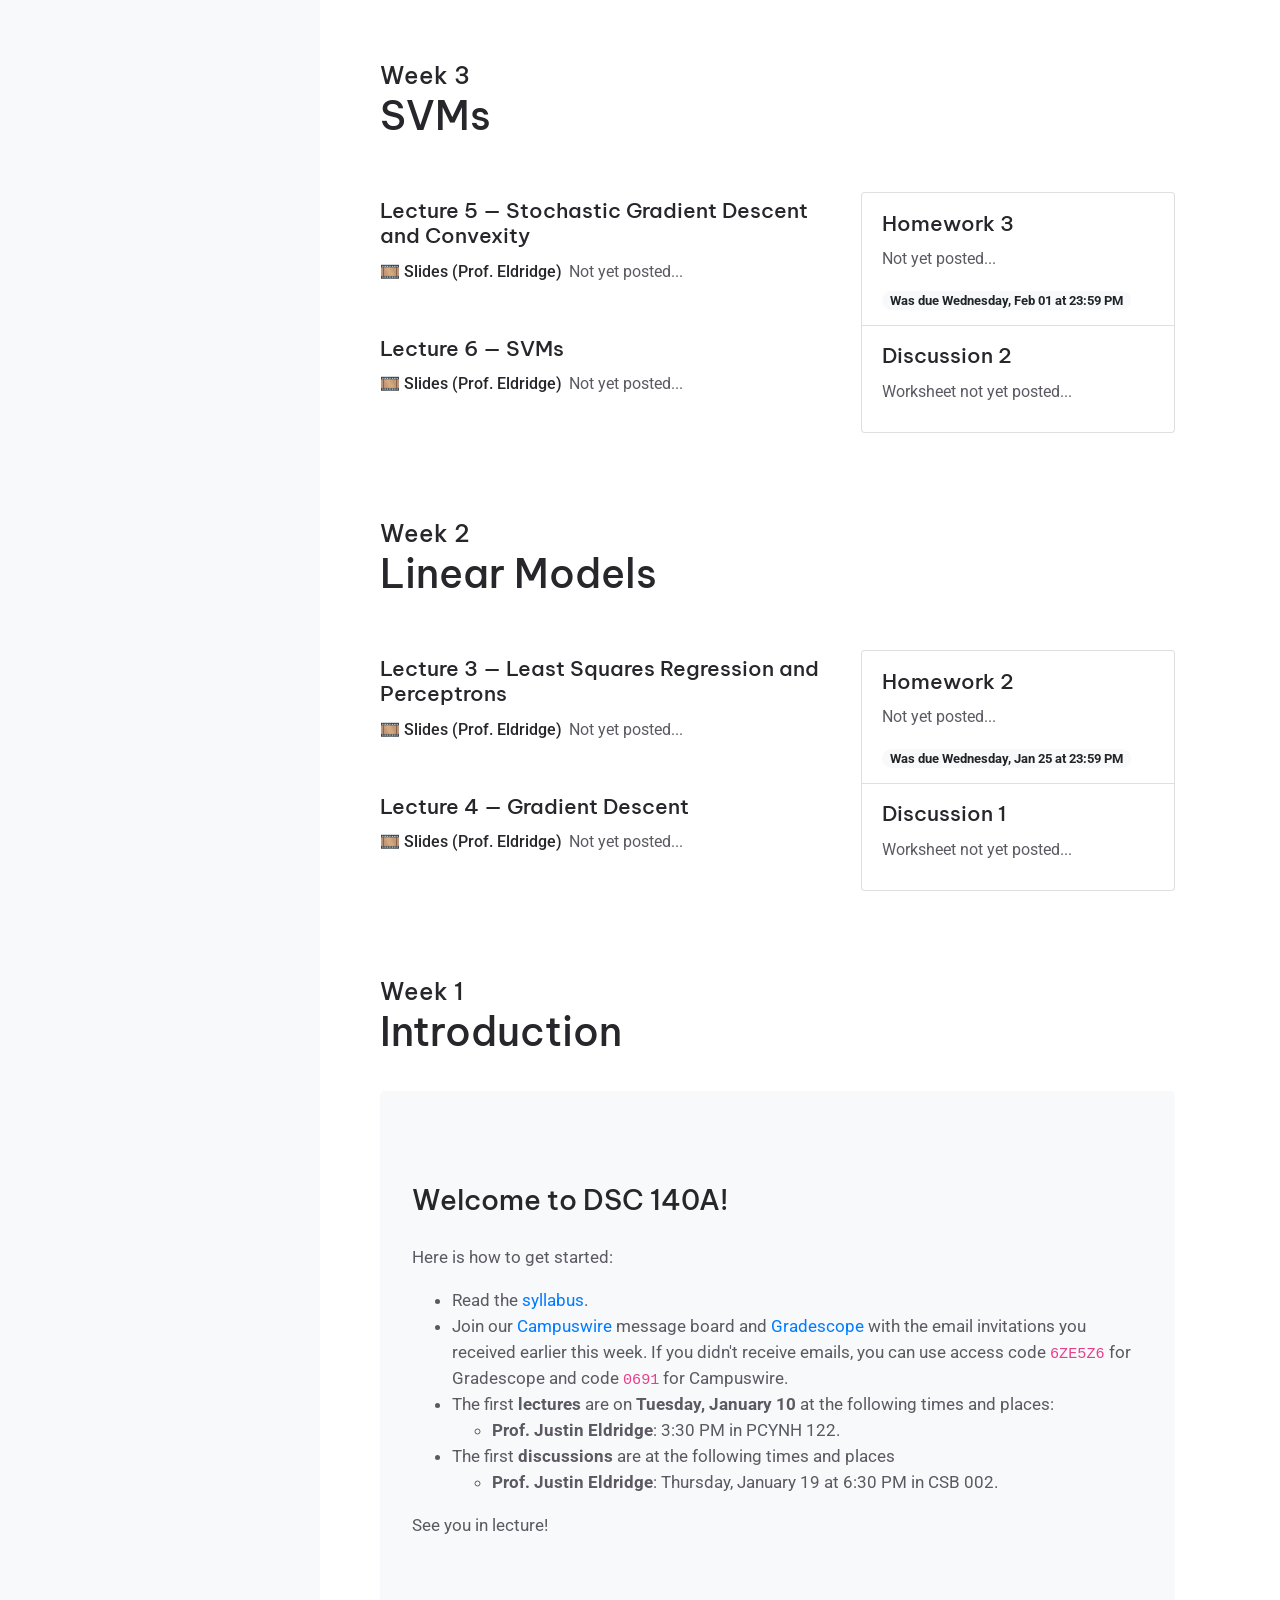
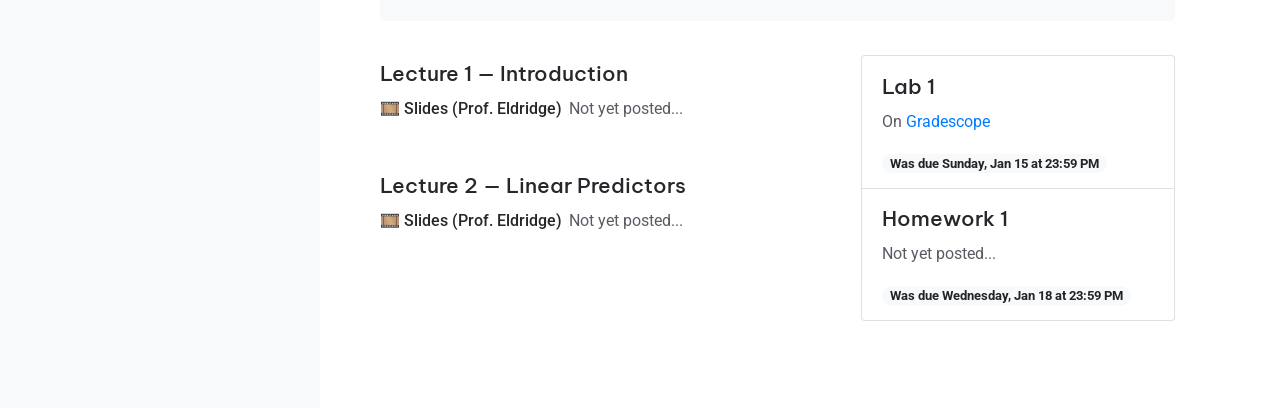
==== commit a31cbf41: "automata commit" ====
--- a/index.html
+++ b/index.html
@@ -177,34 +177,6 @@
 
 
 
-    <li class="schedule-resource">
-
-            <span class="schedule-resource-title">
-                🎞️ Slides (Prof. Aoi)
-            </span>
-
-
-
-
-
-
-  Not yet posted...
-
-
-
-
-    </li>
-
-
-
-
-
-
-
-
-
-
-
 
 
 
@@ -531,34 +503,6 @@
 
 
 
-    <li class="schedule-resource">
-
-            <span class="schedule-resource-title">
-                🎞️ Slides (Prof. Aoi)
-            </span>
-
-
-
-
-
-
-  Not yet posted...
-
-
-
-
-    </li>
-
-
-
-
-
-
-
-
-
-
-
 
 
 
@@ -807,32 +751,6 @@
 
 
 
-    <li class="schedule-resource">
-
-            <span class="schedule-resource-title">
-                🎞️ Slides (Prof. Aoi)
-            </span>
-
-
-
-
-
-
-
-
-
-    </li>
-
-
-
-
-
-
-
-
-
-
-
 
 
 
@@ -923,32 +841,6 @@
 
 
 
-    <li class="schedule-resource">
-
-            <span class="schedule-resource-title">
-                🎞️ Slides (Prof. Aoi)
-            </span>
-
-
-
-
-
-
-
-
-
-    </li>
-
-
-
-
-
-
-
-
-
-
-
 
 
 
@@ -1187,32 +1079,6 @@
 
 
 
-    <li class="schedule-resource">
-
-            <span class="schedule-resource-title">
-                🎞️ Slides (Prof. Aoi)
-            </span>
-
-
-
-
-
-
-
-
-
-    </li>
-
-
-
-
-
-
-
-
-
-
-
 
 
 
@@ -1303,32 +1169,6 @@
 
 
 
-    <li class="schedule-resource">
-
-            <span class="schedule-resource-title">
-                🎞️ Slides (Prof. Aoi)
-            </span>
-
-
-
-
-
-
-
-
-
-    </li>
-
-
-
-
-
-
-
-
-
-
-
 
 
 
@@ -1651,32 +1491,6 @@
 
 
 
-    <li class="schedule-resource">
-
-            <span class="schedule-resource-title">
-                🎞️ Slides (Prof. Aoi)
-            </span>
-
-
-
-
-
-
-
-
-
-    </li>
-
-
-
-
-
-
-
-
-
-
-
 
 
 
@@ -1799,32 +1613,6 @@
 
 
 
-    <li class="schedule-resource">
-
-            <span class="schedule-resource-title">
-                🎞️ Slides (Prof. Aoi)
-            </span>
-
-
-
-
-
-
-
-
-
-    </li>
-
-
-
-
-
-
-
-
-
-
-
 
 
 
@@ -2151,32 +1939,6 @@
 
 
 
-    <li class="schedule-resource">
-
-            <span class="schedule-resource-title">
-                🎞️ Slides (Prof. Aoi)
-            </span>
-
-
-
-
-
-
-
-
-
-    </li>
-
-
-
-
-
-
-
-
-
-
-
 
 
 
@@ -2415,32 +2177,6 @@
 
 
 
-    <li class="schedule-resource">
-
-            <span class="schedule-resource-title">
-                🎞️ Slides (Prof. Aoi)
-            </span>
-
-
-
-
-
-
-
-
-
-    </li>
-
-
-
-
-
-
-
-
-
-
-
 
 
 
@@ -2531,32 +2267,6 @@
 
 
 
-    <li class="schedule-resource">
-
-            <span class="schedule-resource-title">
-                🎞️ Slides (Prof. Aoi)
-            </span>
-
-
-
-
-
-
-
-
-
-    </li>
-
-
-
-
-
-
-
-
-
-
-
 
 
 
@@ -2879,34 +2589,6 @@
 
 
 
-    <li class="schedule-resource">
-
-            <span class="schedule-resource-title">
-                🎞️ Slides (Prof. Aoi)
-            </span>
-
-
-
-
-
-
-  Not yet posted...
-
-
-
-
-    </li>
-
-
-
-
-
-
-
-
-
-
-
 
 
 
@@ -2997,32 +2679,6 @@
 
 
 
-    <li class="schedule-resource">
-
-            <span class="schedule-resource-title">
-                🎞️ Slides (Prof. Aoi)
-            </span>
-
-
-
-
-
-
-
-
-
-    </li>
-
-
-
-
-
-
-
-
-
-
-
 
 
 
@@ -3345,32 +3001,6 @@
 
 
 
-    <li class="schedule-resource">
-
-            <span class="schedule-resource-title">
-                🎞️ Slides (Prof. Aoi)
-            </span>
-
-
-
-
-
-
-
-
-
-    </li>
-
-
-
-
-
-
-
-
-
-
-
 
 
 
@@ -3448,32 +3078,6 @@
 
 
             Not yet posted...
-
-    </li>
-
-
-
-
-
-
-
-
-
-
-
-    <li class="schedule-resource">
-
-            <span class="schedule-resource-title">
-                🎞️ Slides (Prof. Aoi)
-            </span>
-
-
-
-
-
-
-
-
 
     </li>
 
@@ -3767,10 +3371,6 @@
       3:30 PM
       in
       PCYNH 122.</li>
-<li><strong>Prof. Mikio Aoi</strong>:
-      12:30 PM
-      in
-      CENTR 216.</li>
 </ul>
 </li>
 <li>The first <strong>discussions</strong> are at the following times and places<ul>
@@ -3780,12 +3380,6 @@
       6:30 PM
       in
       CSB 002.</li>
-<li><strong>Prof. Mikio Aoi</strong>:
-      Wednesday, January 18
-      at
-      1:00 PM
-      in
-      CENTR 214.</li>
 </ul>
 </li>
 </ul>
@@ -3858,34 +3452,6 @@
 
 
 
-    <li class="schedule-resource">
-
-            <span class="schedule-resource-title">
-                🎞️ Slides (Prof. Aoi)
-            </span>
-
-
-
-
-
-
-  Not yet posted...
-
-
-
-
-    </li>
-
-
-
-
-
-
-
-
-
-
-
 
 
 
@@ -3976,32 +3542,6 @@
 
 
 
-    <li class="schedule-resource">
-
-            <span class="schedule-resource-title">
-                🎞️ Slides (Prof. Aoi)
-            </span>
-
-
-
-
-
-
-
-
-
-    </li>
-
-
-
-
-
-
-
-
-
-
-
 
 
 
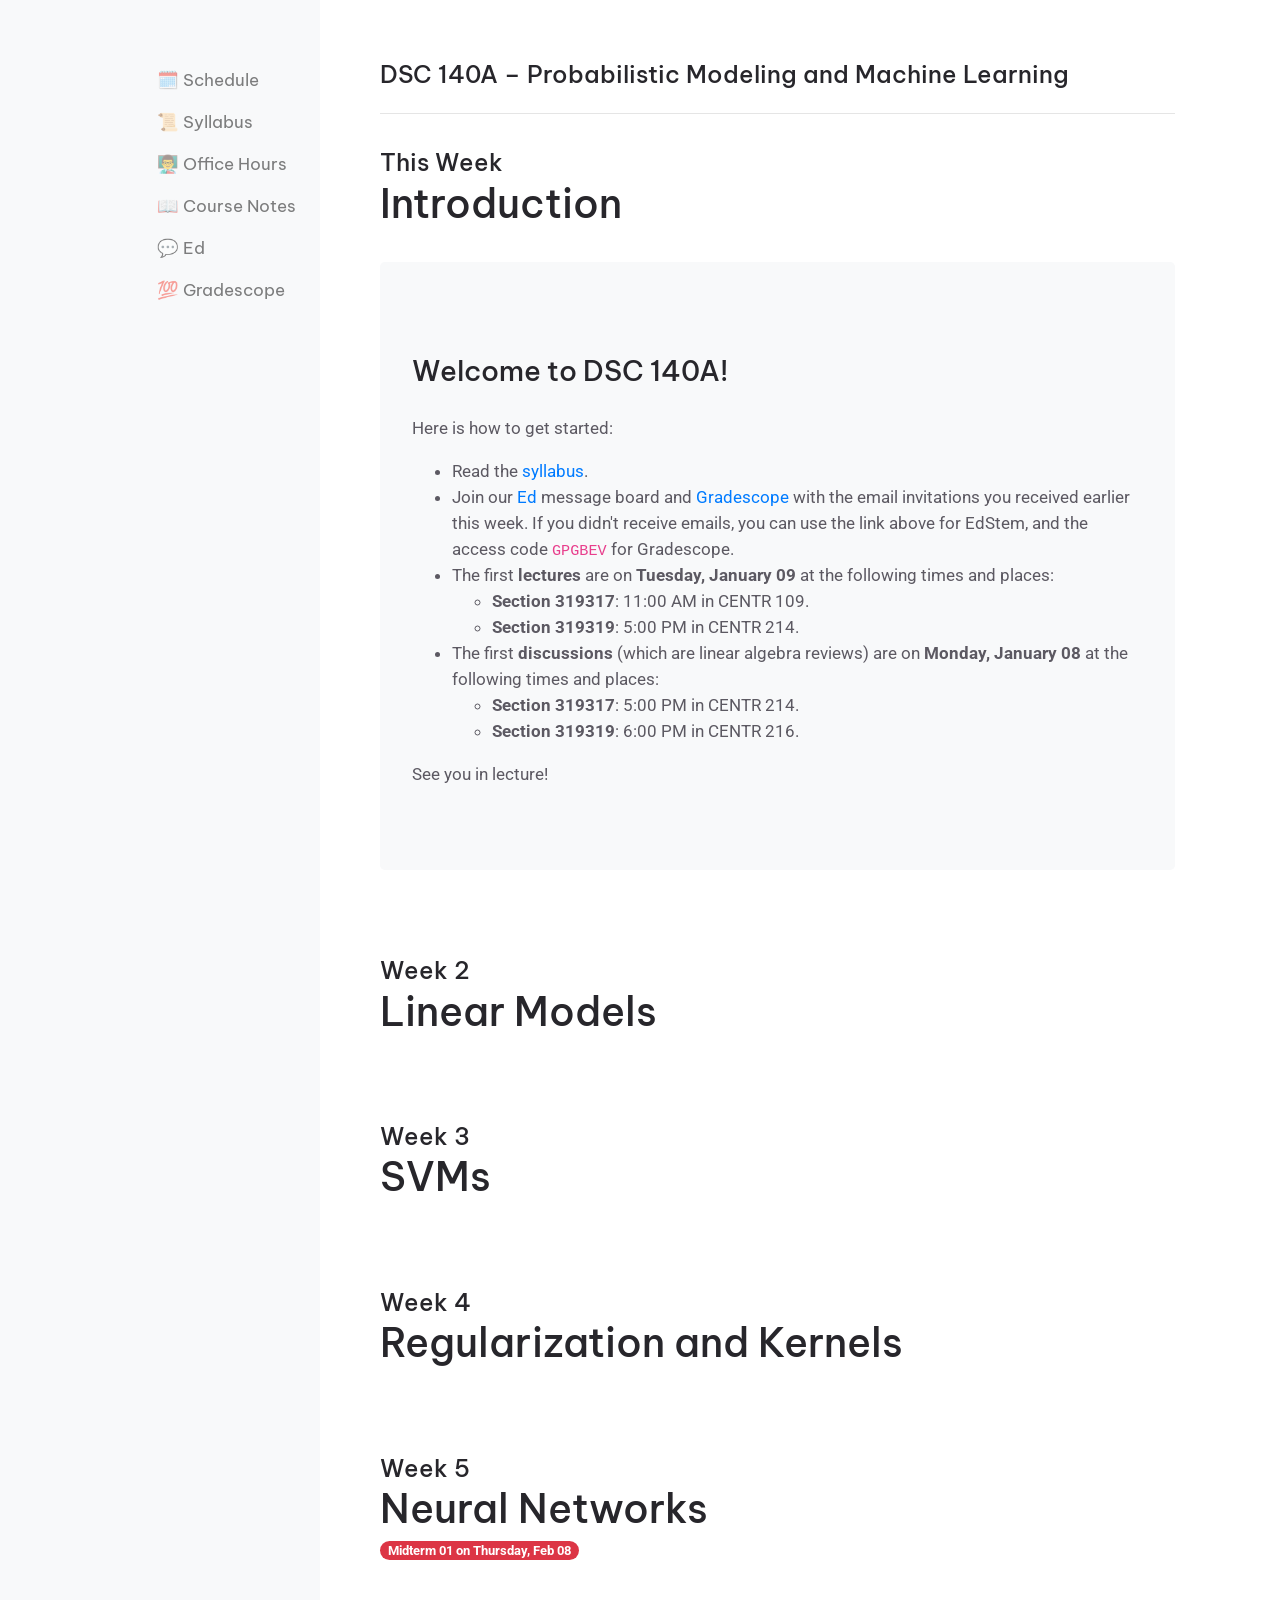
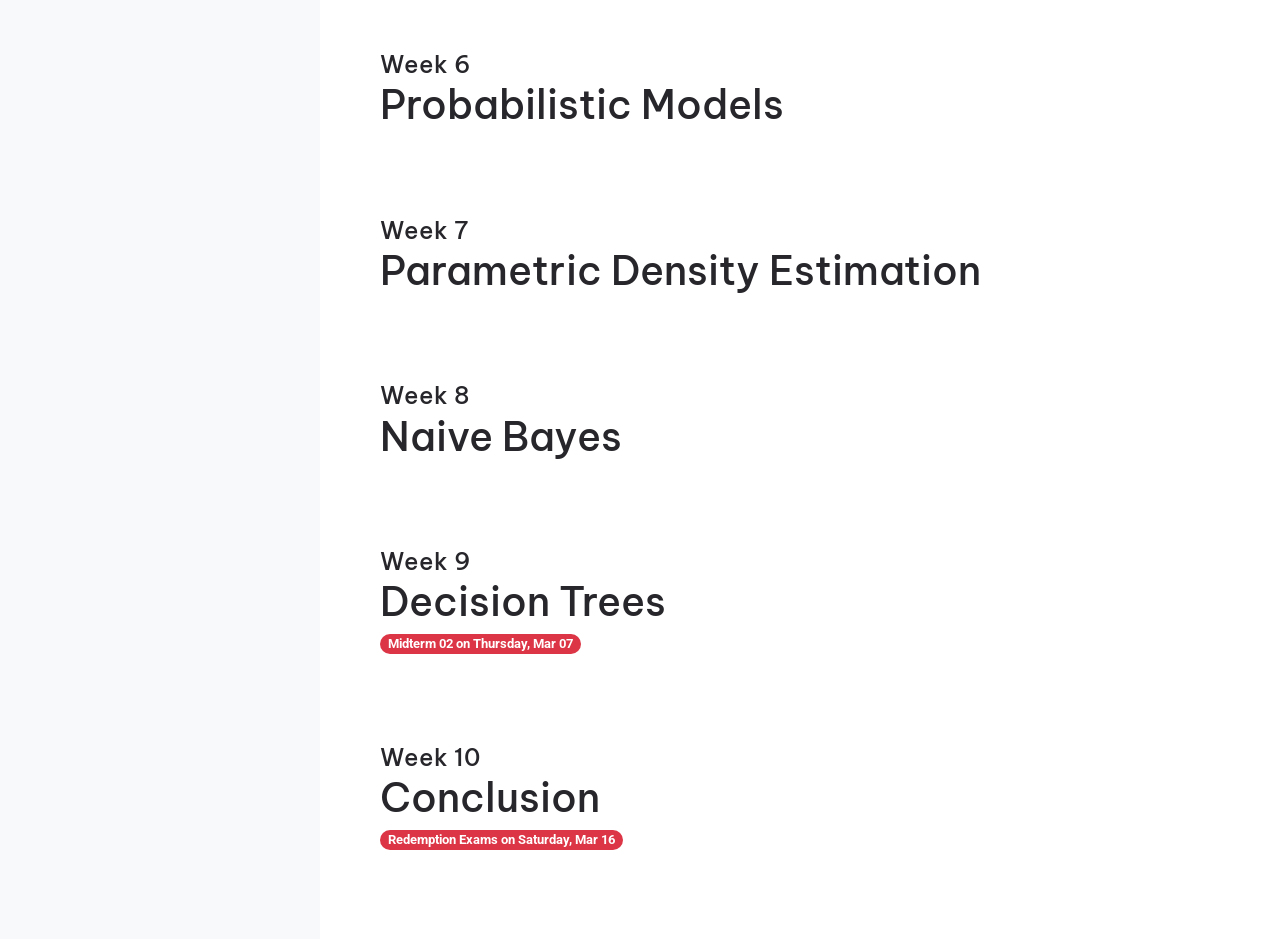
==== commit e04a9e6c: "automata commit" ====
--- a/index.html
+++ b/index.html
@@ -58,11 +58,11 @@
                                     </li>
                                     
                                     <li class="nav-item">
-                                        <a class="nav-link" href="https://campuswire.com/p/G1F90E751"><span class="">💬 Campuswire</span></a>
-                                    </li>
-                                    
-                                    <li class="nav-item">
-                                        <a class="nav-link" href="https://www.gradescope.com/courses/485594"><span class="">💯 Gradescope</span></a>
+                                        <a class="nav-link" href="https://edstem.org/us/join/28CJdK"><span class="">💬 Ed</span></a>
+                                    </li>
+                                    
+                                    <li class="nav-item">
+                                        <a class="nav-link" href="https://www.gradescope.com/courses/691514"><span class="">💯 Gradescope</span></a>
                                     </li>
                                     
                                 </ul>
@@ -82,3252 +82,11 @@
 
 
 
-    <div class="schedule-week ">
+    <div class="schedule-week schedule-week-future">
         <div class="schedule-week-title">
             <h1 class="schedule-week-title-number">
 
                 This Week
-
-
-
-
-
-            </h1>
-            <h2 class="schedule-week-title-topic">Conclusion</h2>
-
-
-
-
-
-
-
-            <div class="badge badge-pill badge-danger">
-                Redemption Exams on Saturday, Mar 18
-            </div>
-
-
-
-        </div>
-
-
-
-
-
-
-        <div class="row">
-            <div class="col-md-7">
-
-
-
-
-    <div class="schedule-lecture last">
-        <h3 class="schedule-week-component-title">
-            Lecture 17 &mdash; Boosting
-        </h3>
-        <div class="schedule-lecture-resources">
-            <ul class="schedule-lecture-resources">
-
-
-
-
-
-
-
-
-
-
-
-
-
-
-
-
-
-
-
-
-
-
-
-
-
-
-
-
-
-
-    <li class="schedule-resource">
-
-            <span class="schedule-resource-title">
-                🎞️ Slides (Prof. Eldridge)
-            </span>
-
-
-            Not yet posted...
-
-    </li>
-
-
-
-
-
-
-
-
-
-
-
-
-
-
-
-
-
-
-
-
-
-
-
-
-
-
-
-
-
-
-
-
-
-
-
-
-
-
-            </ul>
-        </div>
-    </div>
-
-
-
-            </div>
-            <div class="col-md-5">
-                <div class="list-group">
-
-
-
-
-
-
-
-
-
-
-
-
-
-
-        <div class="list-group-item">
-            <h3 class="schedule-week-component-title">
-                Homework 9
-            </h3>
-            <div class="schedule-assignment-resources">
-                <ul class="schedule-assignment-resources" style="list-style: none">
-
-
-
-
-
-
-
-
-
-
-
-
-
-    <li class="schedule-resource">
-
-
-            Not yet posted...
-
-    </li>
-
-
-
-
-
-
-
-
-
-
-
-
-
-
-
-
-
-
-
-
-
-
-
-
-
-
-
-
-
-
-
-
-
-
-
-
-
-
-                </ul>
-            </div>
-
-            <div class="badge badge-pill badge-light">
-
-                    Was due
-
-                Wednesday, Mar 22 at 23:59 PM
-            </div>
-        </div>
-
-
-
-
-
-
-
-
-
-
-
-        <div class="list-group-item">
-            <h3 class="schedule-week-component-title">
-                Discussion 7
-            </h3>
-            <div class="schedule-discussion-resources">
-                <ul class="schedule-discussion-resources">
-
-
-
-
-
-
-
-
-
-
-
-
-
-    <li class="schedule-resource">
-
-
-            Worksheet not yet posted...
-
-    </li>
-
-
-
-
-
-
-
-
-
-
-
-
-
-
-
-
-
-
-
-
-
-
-
-
-
-
-
-
-
-
-
-
-
-
-
-
-
-
-
-
-
-
-
-
-
-
-
-
-
-
-
-
-
-
-
-                </ul>
-            </div>
-        </div>
-
-
-
-
-                </div>
-            </div>
-        </div>
-
-
-    </div>
-
-
-
-
-
-    <div class="schedule-week ">
-        <div class="schedule-week-title">
-            <h1 class="schedule-week-title-number">
-
-                Week 9
-
-
-
-
-            </h1>
-            <h2 class="schedule-week-title-topic">Decision Trees</h2>
-
-
-
-
-
-            <div class="badge badge-pill badge-danger">
-                Midterm 02 on Thursday, Mar 09
-            </div>
-
-
-
-
-
-        </div>
-
-
-
-
-
-
-        <div class="row">
-            <div class="col-md-7">
-
-
-
-
-    <div class="schedule-lecture last">
-        <h3 class="schedule-week-component-title">
-            Lecture 16 &mdash; Decision Trees
-        </h3>
-        <div class="schedule-lecture-resources">
-            <ul class="schedule-lecture-resources">
-
-
-
-
-
-
-
-
-
-
-
-
-
-
-
-
-
-
-
-
-
-
-
-
-
-
-
-
-
-
-    <li class="schedule-resource">
-
-            <span class="schedule-resource-title">
-                🎞️ Slides (Prof. Eldridge)
-            </span>
-
-
-            Not yet posted...
-
-    </li>
-
-
-
-
-
-
-
-
-
-
-
-
-
-
-
-
-
-
-
-
-
-
-
-
-
-
-
-
-
-
-
-
-
-
-
-
-
-
-            </ul>
-        </div>
-    </div>
-
-
-
-            </div>
-            <div class="col-md-5">
-                <div class="list-group">
-
-
-
-
-
-
-
-
-
-
-
-
-
-
-
-
-
-
-
-
-
-
-
-
-        <div class="list-group-item">
-            <h3 class="schedule-week-component-title">
-                Discussion 6
-            </h3>
-            <div class="schedule-discussion-resources">
-                <ul class="schedule-discussion-resources">
-
-
-
-
-
-
-
-
-
-
-
-
-
-    <li class="schedule-resource">
-
-
-            Worksheet not yet posted...
-
-    </li>
-
-
-
-
-
-
-
-
-
-
-
-
-
-
-
-
-
-
-
-
-
-
-
-
-
-
-
-
-
-
-
-
-
-
-
-
-
-
-
-
-
-
-
-
-
-
-
-
-
-
-
-
-
-
-
-                </ul>
-            </div>
-        </div>
-
-
-
-
-                </div>
-            </div>
-        </div>
-
-
-    </div>
-
-
-
-
-
-    <div class="schedule-week ">
-        <div class="schedule-week-title">
-            <h1 class="schedule-week-title-number">
-
-                Week 8
-
-
-
-
-            </h1>
-            <h2 class="schedule-week-title-topic">Naive Bayes</h2>
-
-
-
-
-
-
-
-
-
-        </div>
-
-
-
-
-
-
-        <div class="row">
-            <div class="col-md-7">
-
-
-
-
-    <div class="schedule-lecture ">
-        <h3 class="schedule-week-component-title">
-            Lecture 14 &mdash; Naive Bayes
-        </h3>
-        <div class="schedule-lecture-resources">
-            <ul class="schedule-lecture-resources">
-
-
-
-
-
-
-
-
-
-
-
-
-
-
-
-
-
-
-
-
-
-
-
-
-
-
-
-
-
-
-    <li class="schedule-resource">
-
-            <span class="schedule-resource-title">
-                🎞️ Slides (Prof. Eldridge)
-            </span>
-
-
-            Not yet posted...
-
-    </li>
-
-
-
-
-
-
-
-
-
-
-
-
-
-
-
-
-
-
-
-
-
-
-
-
-
-
-
-
-
-
-
-
-
-
-
-
-
-
-            </ul>
-        </div>
-    </div>
-
-
-
-    <div class="schedule-lecture last">
-        <h3 class="schedule-week-component-title">
-            Lecture 15 &mdash; Regression (Probabilistic View)
-        </h3>
-        <div class="schedule-lecture-resources">
-            <ul class="schedule-lecture-resources">
-
-
-
-
-
-
-
-
-
-
-
-
-
-
-
-
-
-
-
-
-
-
-
-
-
-
-
-
-
-
-    <li class="schedule-resource">
-
-            <span class="schedule-resource-title">
-                🎞️ Slides (Prof. Eldridge)
-            </span>
-
-
-            Not yet posted...
-
-    </li>
-
-
-
-
-
-
-
-
-
-
-
-
-
-
-
-
-
-
-
-
-
-
-
-
-
-
-
-
-
-
-
-
-
-
-
-
-
-
-            </ul>
-        </div>
-    </div>
-
-
-
-            </div>
-            <div class="col-md-5">
-                <div class="list-group">
-
-
-
-
-
-
-
-
-
-
-
-
-
-
-        <div class="list-group-item">
-            <h3 class="schedule-week-component-title">
-                Homework 8
-            </h3>
-            <div class="schedule-assignment-resources">
-                <ul class="schedule-assignment-resources" style="list-style: none">
-
-
-
-
-
-
-
-
-
-
-
-
-
-    <li class="schedule-resource">
-
-
-            Not yet posted...
-
-    </li>
-
-
-
-
-
-
-
-
-
-
-
-
-
-
-
-
-
-
-
-
-
-
-
-
-
-
-
-
-
-
-
-
-
-
-
-
-
-
-                </ul>
-            </div>
-
-            <div class="badge badge-pill badge-light">
-
-                    Was due
-
-                Wednesday, Mar 08 at 23:59 PM
-            </div>
-        </div>
-
-
-
-
-
-
-
-
-
-
-
-
-
-
-                </div>
-            </div>
-        </div>
-
-
-    </div>
-
-
-
-
-
-    <div class="schedule-week ">
-        <div class="schedule-week-title">
-            <h1 class="schedule-week-title-number">
-
-                Week 7
-
-
-
-
-            </h1>
-            <h2 class="schedule-week-title-topic">Parametric Density Estimation</h2>
-
-
-
-
-
-
-
-
-
-        </div>
-
-
-
-
-
-
-        <div class="row">
-            <div class="col-md-7">
-
-
-
-
-    <div class="schedule-lecture ">
-        <h3 class="schedule-week-component-title">
-            Lecture 12 &mdash; Maximum Likelihood
-        </h3>
-        <div class="schedule-lecture-resources">
-            <ul class="schedule-lecture-resources">
-
-
-
-
-
-
-
-
-
-
-
-
-
-
-
-
-
-
-
-
-
-
-
-
-
-
-
-
-
-
-    <li class="schedule-resource">
-
-            <span class="schedule-resource-title">
-                🎞️ Slides (Prof. Eldridge)
-            </span>
-
-
-            Not yet posted...
-
-    </li>
-
-
-
-
-
-
-
-
-
-
-
-
-
-
-
-
-
-
-
-
-
-
-
-
-
-
-
-
-
-
-
-
-
-
-
-
-
-
-            </ul>
-        </div>
-    </div>
-
-
-
-    <div class="schedule-lecture last">
-        <h3 class="schedule-week-component-title">
-            Lecture 13 &mdash; Multivariate Gaussians
-        </h3>
-        <div class="schedule-lecture-resources">
-            <ul class="schedule-lecture-resources">
-
-
-
-
-
-
-
-
-
-
-
-
-
-
-
-
-
-
-
-
-
-
-
-
-
-
-
-
-
-
-    <li class="schedule-resource">
-
-            <span class="schedule-resource-title">
-                🎞️ Slides (Prof. Eldridge)
-            </span>
-
-
-            Not yet posted...
-
-    </li>
-
-
-
-
-
-
-
-
-
-
-
-
-
-
-
-
-
-
-
-
-
-
-
-
-
-
-
-
-
-
-
-
-
-
-
-
-
-
-            </ul>
-        </div>
-    </div>
-
-
-
-            </div>
-            <div class="col-md-5">
-                <div class="list-group">
-
-
-
-
-
-
-
-
-
-
-
-
-
-
-        <div class="list-group-item">
-            <h3 class="schedule-week-component-title">
-                Homework 7
-            </h3>
-            <div class="schedule-assignment-resources">
-                <ul class="schedule-assignment-resources" style="list-style: none">
-
-
-
-
-
-
-
-
-
-
-
-
-
-    <li class="schedule-resource">
-
-
-            Not yet posted...
-
-    </li>
-
-
-
-
-
-
-
-
-
-
-
-
-
-
-
-
-
-
-
-
-
-
-
-
-
-
-
-
-
-
-
-
-
-
-
-
-
-
-                </ul>
-            </div>
-
-            <div class="badge badge-pill badge-light">
-
-                    Was due
-
-                Wednesday, Mar 01 at 23:59 PM
-            </div>
-        </div>
-
-
-
-
-
-
-
-
-
-
-
-        <div class="list-group-item">
-            <h3 class="schedule-week-component-title">
-                Discussion 5
-            </h3>
-            <div class="schedule-discussion-resources">
-                <ul class="schedule-discussion-resources">
-
-
-
-
-
-
-
-
-
-
-
-
-
-    <li class="schedule-resource">
-
-
-            Worksheet not yet posted...
-
-    </li>
-
-
-
-
-
-
-
-
-
-
-
-
-
-
-
-
-
-
-
-
-
-
-
-
-
-
-
-
-
-
-
-
-
-
-
-
-
-
-
-
-
-
-
-
-
-
-
-
-
-
-
-
-
-
-
-                </ul>
-            </div>
-        </div>
-
-
-
-
-                </div>
-            </div>
-        </div>
-
-
-    </div>
-
-
-
-
-
-    <div class="schedule-week ">
-        <div class="schedule-week-title">
-            <h1 class="schedule-week-title-number">
-
-                Week 6
-
-
-
-
-            </h1>
-            <h2 class="schedule-week-title-topic">Probabilistic Models</h2>
-
-
-
-
-
-
-
-
-
-        </div>
-
-
-
-
-
-
-        <div class="row">
-            <div class="col-md-7">
-
-
-
-
-    <div class="schedule-lecture ">
-        <h3 class="schedule-week-component-title">
-            Lecture 10 &mdash; Bayes Decision Theory
-        </h3>
-        <div class="schedule-lecture-resources">
-            <ul class="schedule-lecture-resources">
-
-
-
-
-
-
-
-
-
-
-
-
-
-
-
-
-
-
-
-
-
-
-
-
-
-
-
-
-
-
-    <li class="schedule-resource">
-
-            <span class="schedule-resource-title">
-                🎞️ Slides (Prof. Eldridge)
-            </span>
-
-
-            Not yet posted...
-
-    </li>
-
-
-
-
-
-
-
-
-
-
-
-
-
-
-
-
-    <li class="schedule-resource">
-
-            <span class="schedule-resource-title">
-                🎥 Videos
-            </span>
-
-
-
-                <div class="schedule-resource-parts">
-                    <ol class="schedule-resource-parts">
-
-
-                        <li>
-                            <a href="https://youtu.be/NjSSmvzzpdo">Probabilistic Modeling</a>
-<br>
-                        </li>
-
-                        <li>
-                            <a href="https://youtu.be/AVgFyuB9h7k">Continuous Distributions</a>
-<br>
-                        </li>
-
-                        <li>
-                            <a href="https://youtu.be/MCowepdAQNc">Bayes Optimal Classifier</a>
-<br>
-                        </li>
-
-                    </ol>
-                </div>
-
-
-
-    </li>
-
-
-
-
-
-
-
-
-
-
-
-
-
-
-
-
-
-
-
-
-
-            </ul>
-        </div>
-    </div>
-
-
-
-    <div class="schedule-lecture last">
-        <h3 class="schedule-week-component-title">
-            Lecture 11 &mdash; Density Estimation
-        </h3>
-        <div class="schedule-lecture-resources">
-            <ul class="schedule-lecture-resources">
-
-
-
-
-
-
-
-
-
-
-
-
-
-
-
-
-
-
-
-
-
-
-
-
-
-
-
-
-
-
-    <li class="schedule-resource">
-
-            <span class="schedule-resource-title">
-                🎞️ Slides (Prof. Eldridge)
-            </span>
-
-
-            Not yet posted...
-
-    </li>
-
-
-
-
-
-
-
-
-
-
-
-
-
-
-
-
-
-
-
-
-
-
-
-
-
-
-
-
-
-
-
-
-
-
-
-
-
-
-            </ul>
-        </div>
-    </div>
-
-
-
-            </div>
-            <div class="col-md-5">
-                <div class="list-group">
-
-
-
-
-
-
-
-
-
-
-
-
-
-
-        <div class="list-group-item">
-            <h3 class="schedule-week-component-title">
-                Homework 6
-            </h3>
-            <div class="schedule-assignment-resources">
-                <ul class="schedule-assignment-resources" style="list-style: none">
-
-
-
-
-
-
-
-
-
-
-
-
-
-    <li class="schedule-resource">
-
-
-            Not yet posted...
-
-    </li>
-
-
-
-
-
-
-
-
-
-
-
-
-
-
-
-
-
-
-
-
-
-
-
-
-
-
-
-
-
-
-
-
-
-
-
-
-
-
-                </ul>
-            </div>
-
-            <div class="badge badge-pill badge-light">
-
-                    Was due
-
-                Wednesday, Feb 22 at 23:59 PM
-            </div>
-        </div>
-
-
-
-
-
-
-
-
-
-
-
-        <div class="list-group-item">
-            <h3 class="schedule-week-component-title">
-                Discussion 4
-            </h3>
-            <div class="schedule-discussion-resources">
-                <ul class="schedule-discussion-resources">
-
-
-
-
-
-
-
-
-
-
-
-
-
-    <li class="schedule-resource">
-
-
-            Worksheet not yet posted...
-
-    </li>
-
-
-
-
-
-
-
-
-
-
-
-
-
-
-
-
-
-
-
-
-
-
-
-
-
-
-
-
-
-
-
-
-
-
-
-
-
-
-
-
-
-
-
-
-
-
-
-
-
-
-
-
-
-
-
-                </ul>
-            </div>
-        </div>
-
-
-
-
-                </div>
-            </div>
-        </div>
-
-
-    </div>
-
-
-
-
-
-    <div class="schedule-week ">
-        <div class="schedule-week-title">
-            <h1 class="schedule-week-title-number">
-
-                Week 5
-
-
-
-
-            </h1>
-            <h2 class="schedule-week-title-topic">Neural Networks</h2>
-
-
-
-            <div class="badge badge-pill badge-danger">
-                Midterm 01 on Thursday, Feb 09
-            </div>
-
-
-
-
-
-
-
-        </div>
-
-
-
-
-
-
-        <div class="row">
-            <div class="col-md-7">
-
-
-
-
-    <div class="schedule-lecture last">
-        <h3 class="schedule-week-component-title">
-            Lecture 9 &mdash; Neural Networks
-        </h3>
-        <div class="schedule-lecture-resources">
-            <ul class="schedule-lecture-resources">
-
-
-
-
-
-
-
-
-
-
-
-
-
-
-
-
-
-
-
-
-
-
-
-
-
-
-
-
-
-
-    <li class="schedule-resource">
-
-            <span class="schedule-resource-title">
-                🎞️ Slides (Prof. Eldridge)
-            </span>
-
-
-            Not yet posted...
-
-    </li>
-
-
-
-
-
-
-
-
-
-
-
-
-
-
-
-
-
-
-
-
-
-
-
-
-
-
-
-
-
-
-
-
-
-
-
-
-
-
-            </ul>
-        </div>
-    </div>
-
-
-
-            </div>
-            <div class="col-md-5">
-                <div class="list-group">
-
-
-
-
-
-
-
-
-
-
-
-
-
-
-        <div class="list-group-item">
-            <h3 class="schedule-week-component-title">
-                Homework 5
-            </h3>
-            <div class="schedule-assignment-resources">
-                <ul class="schedule-assignment-resources" style="list-style: none">
-
-
-
-
-
-
-
-
-
-
-
-
-
-    <li class="schedule-resource">
-
-
-            Not yet posted...
-
-    </li>
-
-
-
-
-
-
-
-
-
-
-
-
-
-
-
-
-
-
-
-
-
-
-
-
-
-
-
-
-
-
-
-
-
-
-
-
-
-
-                </ul>
-            </div>
-
-            <div class="badge badge-pill badge-light">
-
-                    Was due
-
-                Wednesday, Feb 15 at 23:59 PM
-            </div>
-        </div>
-
-
-
-
-
-
-
-
-
-
-
-
-
-
-                </div>
-            </div>
-        </div>
-
-
-    </div>
-
-
-
-
-
-    <div class="schedule-week ">
-        <div class="schedule-week-title">
-            <h1 class="schedule-week-title-number">
-
-                Week 4
-
-
-
-
-            </h1>
-            <h2 class="schedule-week-title-topic">Regularization and Kernels</h2>
-
-
-
-
-
-
-
-
-
-        </div>
-
-
-
-
-
-
-        <div class="row">
-            <div class="col-md-7">
-
-
-
-
-    <div class="schedule-lecture ">
-        <h3 class="schedule-week-component-title">
-            Lecture 7 &mdash; Regularization
-        </h3>
-        <div class="schedule-lecture-resources">
-            <ul class="schedule-lecture-resources">
-
-
-
-
-
-
-
-
-
-
-
-
-
-
-
-
-
-
-
-
-
-
-
-
-
-
-
-
-
-
-    <li class="schedule-resource">
-
-            <span class="schedule-resource-title">
-                🎞️ Slides (Prof. Eldridge)
-            </span>
-
-
-            Not yet posted...
-
-    </li>
-
-
-
-
-
-
-
-
-
-
-
-
-
-
-
-
-
-
-
-
-
-
-
-
-
-
-
-
-
-
-
-
-
-
-
-
-
-
-            </ul>
-        </div>
-    </div>
-
-
-
-    <div class="schedule-lecture last">
-        <h3 class="schedule-week-component-title">
-            Lecture 8 &mdash; Kernels
-        </h3>
-        <div class="schedule-lecture-resources">
-            <ul class="schedule-lecture-resources">
-
-
-
-
-
-
-
-
-
-
-
-
-
-
-
-
-
-
-
-
-
-
-
-
-
-
-
-
-
-
-    <li class="schedule-resource">
-
-            <span class="schedule-resource-title">
-                🎞️ Slides (Prof. Eldridge)
-            </span>
-
-
-            Not yet posted...
-
-    </li>
-
-
-
-
-
-
-
-
-
-
-
-
-
-
-
-
-
-
-
-
-
-
-
-
-
-
-
-
-
-
-
-
-
-
-
-
-
-
-            </ul>
-        </div>
-    </div>
-
-
-
-            </div>
-            <div class="col-md-5">
-                <div class="list-group">
-
-
-
-
-
-
-
-
-
-
-
-
-
-
-        <div class="list-group-item">
-            <h3 class="schedule-week-component-title">
-                Homework 4
-            </h3>
-            <div class="schedule-assignment-resources">
-                <ul class="schedule-assignment-resources" style="list-style: none">
-
-
-
-
-
-
-
-
-
-
-
-
-
-    <li class="schedule-resource">
-
-
-            Not yet posted...
-
-    </li>
-
-
-
-
-
-
-
-
-
-
-
-
-
-
-
-
-
-
-
-
-
-
-
-
-
-
-
-
-
-
-
-
-
-
-
-
-
-
-                </ul>
-            </div>
-
-            <div class="badge badge-pill badge-light">
-
-                    Was due
-
-                Wednesday, Feb 08 at 23:59 PM
-            </div>
-        </div>
-
-
-
-
-
-
-
-
-
-
-
-        <div class="list-group-item">
-            <h3 class="schedule-week-component-title">
-                Discussion 3
-            </h3>
-            <div class="schedule-discussion-resources">
-                <ul class="schedule-discussion-resources">
-
-
-
-
-
-
-
-
-
-
-
-
-
-    <li class="schedule-resource">
-
-
-            Worksheet not yet posted...
-
-    </li>
-
-
-
-
-
-
-
-
-
-
-
-
-
-
-
-
-
-
-
-
-
-
-
-
-
-
-
-
-
-
-
-
-
-
-
-
-
-
-
-
-
-
-
-
-
-
-
-
-
-
-
-
-
-
-
-                </ul>
-            </div>
-        </div>
-
-
-
-
-                </div>
-            </div>
-        </div>
-
-
-    </div>
-
-
-
-
-
-    <div class="schedule-week ">
-        <div class="schedule-week-title">
-            <h1 class="schedule-week-title-number">
-
-                Week 3
-
-
-
-
-            </h1>
-            <h2 class="schedule-week-title-topic">SVMs</h2>
-
-
-
-
-
-
-
-
-
-        </div>
-
-
-
-
-
-
-        <div class="row">
-            <div class="col-md-7">
-
-
-
-
-    <div class="schedule-lecture ">
-        <h3 class="schedule-week-component-title">
-            Lecture 5 &mdash; Stochastic Gradient Descent and Convexity
-        </h3>
-        <div class="schedule-lecture-resources">
-            <ul class="schedule-lecture-resources">
-
-
-
-
-
-
-
-
-
-
-
-
-
-
-
-
-
-
-
-
-
-
-
-
-
-
-
-
-
-
-    <li class="schedule-resource">
-
-            <span class="schedule-resource-title">
-                🎞️ Slides (Prof. Eldridge)
-            </span>
-
-
-            Not yet posted...
-
-    </li>
-
-
-
-
-
-
-
-
-
-
-
-
-
-
-
-
-
-
-
-
-
-
-
-
-
-
-
-
-
-
-
-
-
-
-
-
-
-
-            </ul>
-        </div>
-    </div>
-
-
-
-    <div class="schedule-lecture last">
-        <h3 class="schedule-week-component-title">
-            Lecture 6 &mdash; SVMs
-        </h3>
-        <div class="schedule-lecture-resources">
-            <ul class="schedule-lecture-resources">
-
-
-
-
-
-
-
-
-
-
-
-
-
-
-
-
-
-
-
-
-
-
-
-
-
-
-
-
-
-
-    <li class="schedule-resource">
-
-            <span class="schedule-resource-title">
-                🎞️ Slides (Prof. Eldridge)
-            </span>
-
-
-            Not yet posted...
-
-    </li>
-
-
-
-
-
-
-
-
-
-
-
-
-
-
-
-
-
-
-
-
-
-
-
-
-
-
-
-
-
-
-
-
-
-
-
-
-
-
-            </ul>
-        </div>
-    </div>
-
-
-
-            </div>
-            <div class="col-md-5">
-                <div class="list-group">
-
-
-
-
-
-
-
-
-
-
-
-
-
-
-        <div class="list-group-item">
-            <h3 class="schedule-week-component-title">
-                Homework 3
-            </h3>
-            <div class="schedule-assignment-resources">
-                <ul class="schedule-assignment-resources" style="list-style: none">
-
-
-
-
-
-
-
-
-
-
-
-
-
-    <li class="schedule-resource">
-
-
-            Not yet posted...
-
-    </li>
-
-
-
-
-
-
-
-
-
-
-
-
-
-
-
-
-
-
-
-
-
-
-
-
-
-
-
-
-
-
-
-
-
-
-
-
-
-
-                </ul>
-            </div>
-
-            <div class="badge badge-pill badge-light">
-
-                    Was due
-
-                Wednesday, Feb 01 at 23:59 PM
-            </div>
-        </div>
-
-
-
-
-
-
-
-
-
-
-
-        <div class="list-group-item">
-            <h3 class="schedule-week-component-title">
-                Discussion 2
-            </h3>
-            <div class="schedule-discussion-resources">
-                <ul class="schedule-discussion-resources">
-
-
-
-
-
-
-
-
-
-
-
-
-
-    <li class="schedule-resource">
-
-
-            Worksheet not yet posted...
-
-    </li>
-
-
-
-
-
-
-
-
-
-
-
-
-
-
-
-
-
-
-
-
-
-
-
-
-
-
-
-
-
-
-
-
-
-
-
-
-
-
-
-
-
-
-
-
-
-
-
-
-
-
-
-
-
-
-
-                </ul>
-            </div>
-        </div>
-
-
-
-
-                </div>
-            </div>
-        </div>
-
-
-    </div>
-
-
-
-
-
-    <div class="schedule-week ">
-        <div class="schedule-week-title">
-            <h1 class="schedule-week-title-number">
-
-                Week 2
-
-
-
-
-            </h1>
-            <h2 class="schedule-week-title-topic">Linear Models</h2>
-
-
-
-
-
-
-
-
-
-        </div>
-
-
-
-
-
-
-        <div class="row">
-            <div class="col-md-7">
-
-
-
-
-    <div class="schedule-lecture ">
-        <h3 class="schedule-week-component-title">
-            Lecture 3 &mdash; Least Squares Regression and Perceptrons
-        </h3>
-        <div class="schedule-lecture-resources">
-            <ul class="schedule-lecture-resources">
-
-
-
-
-
-
-
-
-
-
-
-
-
-
-
-
-
-
-
-
-
-
-
-
-
-
-
-
-
-
-    <li class="schedule-resource">
-
-            <span class="schedule-resource-title">
-                🎞️ Slides (Prof. Eldridge)
-            </span>
-
-
-            Not yet posted...
-
-    </li>
-
-
-
-
-
-
-
-
-
-
-
-
-
-
-
-
-
-
-
-
-
-
-
-
-
-
-
-
-
-
-
-
-
-
-
-
-
-
-            </ul>
-        </div>
-    </div>
-
-
-
-    <div class="schedule-lecture last">
-        <h3 class="schedule-week-component-title">
-            Lecture 4 &mdash; Gradient Descent
-        </h3>
-        <div class="schedule-lecture-resources">
-            <ul class="schedule-lecture-resources">
-
-
-
-
-
-
-
-
-
-
-
-
-
-
-
-
-
-
-
-
-
-
-
-
-
-
-
-
-
-
-    <li class="schedule-resource">
-
-            <span class="schedule-resource-title">
-                🎞️ Slides (Prof. Eldridge)
-            </span>
-
-
-            Not yet posted...
-
-    </li>
-
-
-
-
-
-
-
-
-
-
-
-
-
-
-
-
-
-
-
-
-
-
-
-
-
-
-
-
-
-
-
-
-
-
-
-
-
-
-            </ul>
-        </div>
-    </div>
-
-
-
-            </div>
-            <div class="col-md-5">
-                <div class="list-group">
-
-
-
-
-
-
-
-
-
-
-
-
-
-
-        <div class="list-group-item">
-            <h3 class="schedule-week-component-title">
-                Homework 2
-            </h3>
-            <div class="schedule-assignment-resources">
-                <ul class="schedule-assignment-resources" style="list-style: none">
-
-
-
-
-
-
-
-
-
-
-
-
-
-    <li class="schedule-resource">
-
-
-            Not yet posted...
-
-    </li>
-
-
-
-
-
-
-
-
-
-
-
-
-
-
-
-
-
-
-
-
-
-
-
-
-
-
-
-
-
-
-
-
-
-
-
-
-
-
-                </ul>
-            </div>
-
-            <div class="badge badge-pill badge-light">
-
-                    Was due
-
-                Wednesday, Jan 25 at 23:59 PM
-            </div>
-        </div>
-
-
-
-
-
-
-
-
-
-
-
-        <div class="list-group-item">
-            <h3 class="schedule-week-component-title">
-                Discussion 1
-            </h3>
-            <div class="schedule-discussion-resources">
-                <ul class="schedule-discussion-resources">
-
-
-
-
-
-
-
-
-
-
-
-
-
-    <li class="schedule-resource">
-
-
-            Worksheet not yet posted...
-
-    </li>
-
-
-
-
-
-
-
-
-
-
-
-
-
-
-
-
-
-
-
-
-
-
-
-
-
-
-
-
-
-
-
-
-
-
-
-
-
-
-
-
-
-
-
-
-
-
-
-
-
-
-
-
-
-
-
-                </ul>
-            </div>
-        </div>
-
-
-
-
-                </div>
-            </div>
-        </div>
-
-
-    </div>
-
-
-
-
-
-    <div class="schedule-week ">
-        <div class="schedule-week-title">
-            <h1 class="schedule-week-title-number">
-
-                Week 1
 
 
 
@@ -3356,30 +115,36 @@
 <ul>
 <li>Read the <a href="./syllabus.html">syllabus</a>.</li>
 <li>Join our 
-  <a href="https://campuswire.com/p/G1F90E751">Campuswire</a> message board
+  <a href="https://edstem.org/us/join/28CJdK">Ed</a> message board
   and 
-  <a href="https://www.gradescope.com/courses/485594">Gradescope</a> 
+  <a href="https://www.gradescope.com/courses/691514">Gradescope</a> 
   with the email invitations you received earlier this week. If
-  you didn't receive emails, you can use access code
-  <code>6ZE5Z6</code> for Gradescope 
-  and code
-  <code>0691</code> for Campuswire.</li>
+  you didn't receive emails, you can use the link above for EdStem, and
+  the access code <code>GPGBEV</code> for Gradescope.</li>
 <li>The first <strong>lectures</strong> are on
-  <strong>Tuesday, January 10</strong>
+  <strong>Tuesday, January 09</strong>
   at the following times and places:<ul>
-<li><strong>Prof. Justin Eldridge</strong>:
-      3:30 PM
+<li><strong>Section 319317</strong>:
+      11:00 AM
       in
-      PCYNH 122.</li>
+      CENTR 109.</li>
+<li><strong>Section 319319</strong>:
+      5:00 PM
+      in
+      CENTR 214.</li>
 </ul>
 </li>
-<li>The first <strong>discussions</strong> are at the following times and places<ul>
-<li><strong>Prof. Justin Eldridge</strong>:
-      Thursday, January 19
-      at
-      6:30 PM
+<li>The first <strong>discussions</strong> (which are linear algebra reviews) are on
+  <strong>Monday, January 08</strong>
+  at the following times and places:<ul>
+<li><strong>Section 319317</strong>:
+      5:00 PM
       in
-      CSB 002.</li>
+      CENTR 214.</li>
+<li><strong>Section 319319</strong>:
+      6:00 PM
+      in
+      CENTR 216.</li>
 </ul>
 </li>
 </ul>
@@ -3389,337 +154,324 @@
 
 
 
-        <div class="row">
-            <div class="col-md-7">
-
-
-
-
-    <div class="schedule-lecture ">
-        <h3 class="schedule-week-component-title">
-            Lecture 1 &mdash; Introduction
-        </h3>
-        <div class="schedule-lecture-resources">
-            <ul class="schedule-lecture-resources">
-
-
-
-
-
-
-
-
-
-
-
-
-
-
-
-
-
-
-
-
-
-
-
-
-
-
-
-
-
-
-    <li class="schedule-resource">
-
-            <span class="schedule-resource-title">
-                🎞️ Slides (Prof. Eldridge)
-            </span>
-
-
-            Not yet posted...
-
-    </li>
-
-
-
-
-
-
-
-
-
-
-
-
-
-
-
-
-
-
-
-
-
-
-
-
-
-
-
-
-
-
-
-
-
-
-
-
-
-
-            </ul>
-        </div>
-    </div>
-
-
-
-    <div class="schedule-lecture last">
-        <h3 class="schedule-week-component-title">
-            Lecture 2 &mdash; Linear Predictors
-        </h3>
-        <div class="schedule-lecture-resources">
-            <ul class="schedule-lecture-resources">
-
-
-
-
-
-
-
-
-
-
-
-
-
-
-
-
-
-
-
-
-
-
-
-
-
-
-
-
-
-
-    <li class="schedule-resource">
-
-            <span class="schedule-resource-title">
-                🎞️ Slides (Prof. Eldridge)
-            </span>
-
-
-            Not yet posted...
-
-    </li>
-
-
-
-
-
-
-
-
-
-
-
-
-
-
-
-
-
-
-
-
-
-
-
-
-
-
-
-
-
-
-
-
-
-
-
-
-
-
-            </ul>
-        </div>
-    </div>
-
-
-
+
+    </div>
+
+
+
+
+
+    <div class="schedule-week schedule-week-future">
+        <div class="schedule-week-title">
+            <h1 class="schedule-week-title-number">
+
+                Week 2
+
+
+
+
+            </h1>
+            <h2 class="schedule-week-title-topic">Linear Models</h2>
+
+
+
+
+
+
+
+
+
+        </div>
+
+
+
+
+
+
+
+    </div>
+
+
+
+
+
+    <div class="schedule-week schedule-week-future">
+        <div class="schedule-week-title">
+            <h1 class="schedule-week-title-number">
+
+                Week 3
+
+
+
+
+            </h1>
+            <h2 class="schedule-week-title-topic">SVMs</h2>
+
+
+
+
+
+
+
+
+
+        </div>
+
+
+
+
+
+
+
+    </div>
+
+
+
+
+
+    <div class="schedule-week schedule-week-future">
+        <div class="schedule-week-title">
+            <h1 class="schedule-week-title-number">
+
+                Week 4
+
+
+
+
+            </h1>
+            <h2 class="schedule-week-title-topic">Regularization and Kernels</h2>
+
+
+
+
+
+
+
+
+
+        </div>
+
+
+
+
+
+
+
+    </div>
+
+
+
+
+
+    <div class="schedule-week schedule-week-future">
+        <div class="schedule-week-title">
+            <h1 class="schedule-week-title-number">
+
+                Week 5
+
+
+
+
+            </h1>
+            <h2 class="schedule-week-title-topic">Neural Networks</h2>
+
+
+
+            <div class="badge badge-pill badge-danger">
+                Midterm 01 on Thursday, Feb 08
             </div>
-            <div class="col-md-5">
-                <div class="list-group">
-
-
-
-
-
-
-        <div class="list-group-item">
-            <h3 class="schedule-week-component-title">
-                Lab 1
-            </h3>
-            <div class="schedule-assignment-resources">
-                <ul class="schedule-assignment-resources" style="list-style: none">
-
-
-
-
-
-
-
-
-    <li class="schedule-resource">
-
-
-
-                 On <a href="https://www.gradescope.com/courses/485594">Gradescope</a> 
-
-
-
-    </li>
-
-
-
-
-                </ul>
+
+
+
+
+
+
+
+        </div>
+
+
+
+
+
+
+
+    </div>
+
+
+
+
+
+    <div class="schedule-week schedule-week-future">
+        <div class="schedule-week-title">
+            <h1 class="schedule-week-title-number">
+
+                Week 6
+
+
+
+
+            </h1>
+            <h2 class="schedule-week-title-topic">Probabilistic Models</h2>
+
+
+
+
+
+
+
+
+
+        </div>
+
+
+
+
+
+
+
+    </div>
+
+
+
+
+
+    <div class="schedule-week schedule-week-future">
+        <div class="schedule-week-title">
+            <h1 class="schedule-week-title-number">
+
+                Week 7
+
+
+
+
+            </h1>
+            <h2 class="schedule-week-title-topic">Parametric Density Estimation</h2>
+
+
+
+
+
+
+
+
+
+        </div>
+
+
+
+
+
+
+
+    </div>
+
+
+
+
+
+    <div class="schedule-week schedule-week-future">
+        <div class="schedule-week-title">
+            <h1 class="schedule-week-title-number">
+
+                Week 8
+
+
+
+
+            </h1>
+            <h2 class="schedule-week-title-topic">Naive Bayes</h2>
+
+
+
+
+
+
+
+
+
+        </div>
+
+
+
+
+
+
+
+    </div>
+
+
+
+
+
+    <div class="schedule-week schedule-week-future">
+        <div class="schedule-week-title">
+            <h1 class="schedule-week-title-number">
+
+                Week 9
+
+
+
+
+            </h1>
+            <h2 class="schedule-week-title-topic">Decision Trees</h2>
+
+
+
+
+
+            <div class="badge badge-pill badge-danger">
+                Midterm 02 on Thursday, Mar 07
             </div>
 
-            <div class="badge badge-pill badge-light">
-
-                    Was due
-
-                Sunday, Jan 15 at 23:59 PM
+
+
+
+
+        </div>
+
+
+
+
+
+
+
+    </div>
+
+
+
+
+
+    <div class="schedule-week schedule-week-future">
+        <div class="schedule-week-title">
+            <h1 class="schedule-week-title-number">
+
+                Week 10
+
+
+
+
+
+            </h1>
+            <h2 class="schedule-week-title-topic">Conclusion</h2>
+
+
+
+
+
+
+
+            <div class="badge badge-pill badge-danger">
+                Redemption Exams on Saturday, Mar 16
             </div>
-        </div>
-
-
-
-
-
-
-
-
-
-        <div class="list-group-item">
-            <h3 class="schedule-week-component-title">
-                Homework 1
-            </h3>
-            <div class="schedule-assignment-resources">
-                <ul class="schedule-assignment-resources" style="list-style: none">
-
-
-
-
-
-
-
-
-
-
-
-
-
-    <li class="schedule-resource">
-
-
-            Not yet posted...
-
-    </li>
-
-
-
-
-
-
-
-
-
-
-
-
-
-
-
-
-
-
-
-
-
-
-
-
-
-
-
-
-
-
-
-
-
-
-
-
-
-
-                </ul>
-            </div>
-
-            <div class="badge badge-pill badge-light">
-
-                    Was due
-
-                Wednesday, Jan 18 at 23:59 PM
-            </div>
-        </div>
-
-
-
-
-
-
-
-
-
-
-
-
-
-
-                </div>
-            </div>
-        </div>
+
+
+
+        </div>
+
+
+
+
+
 
 
     </div>
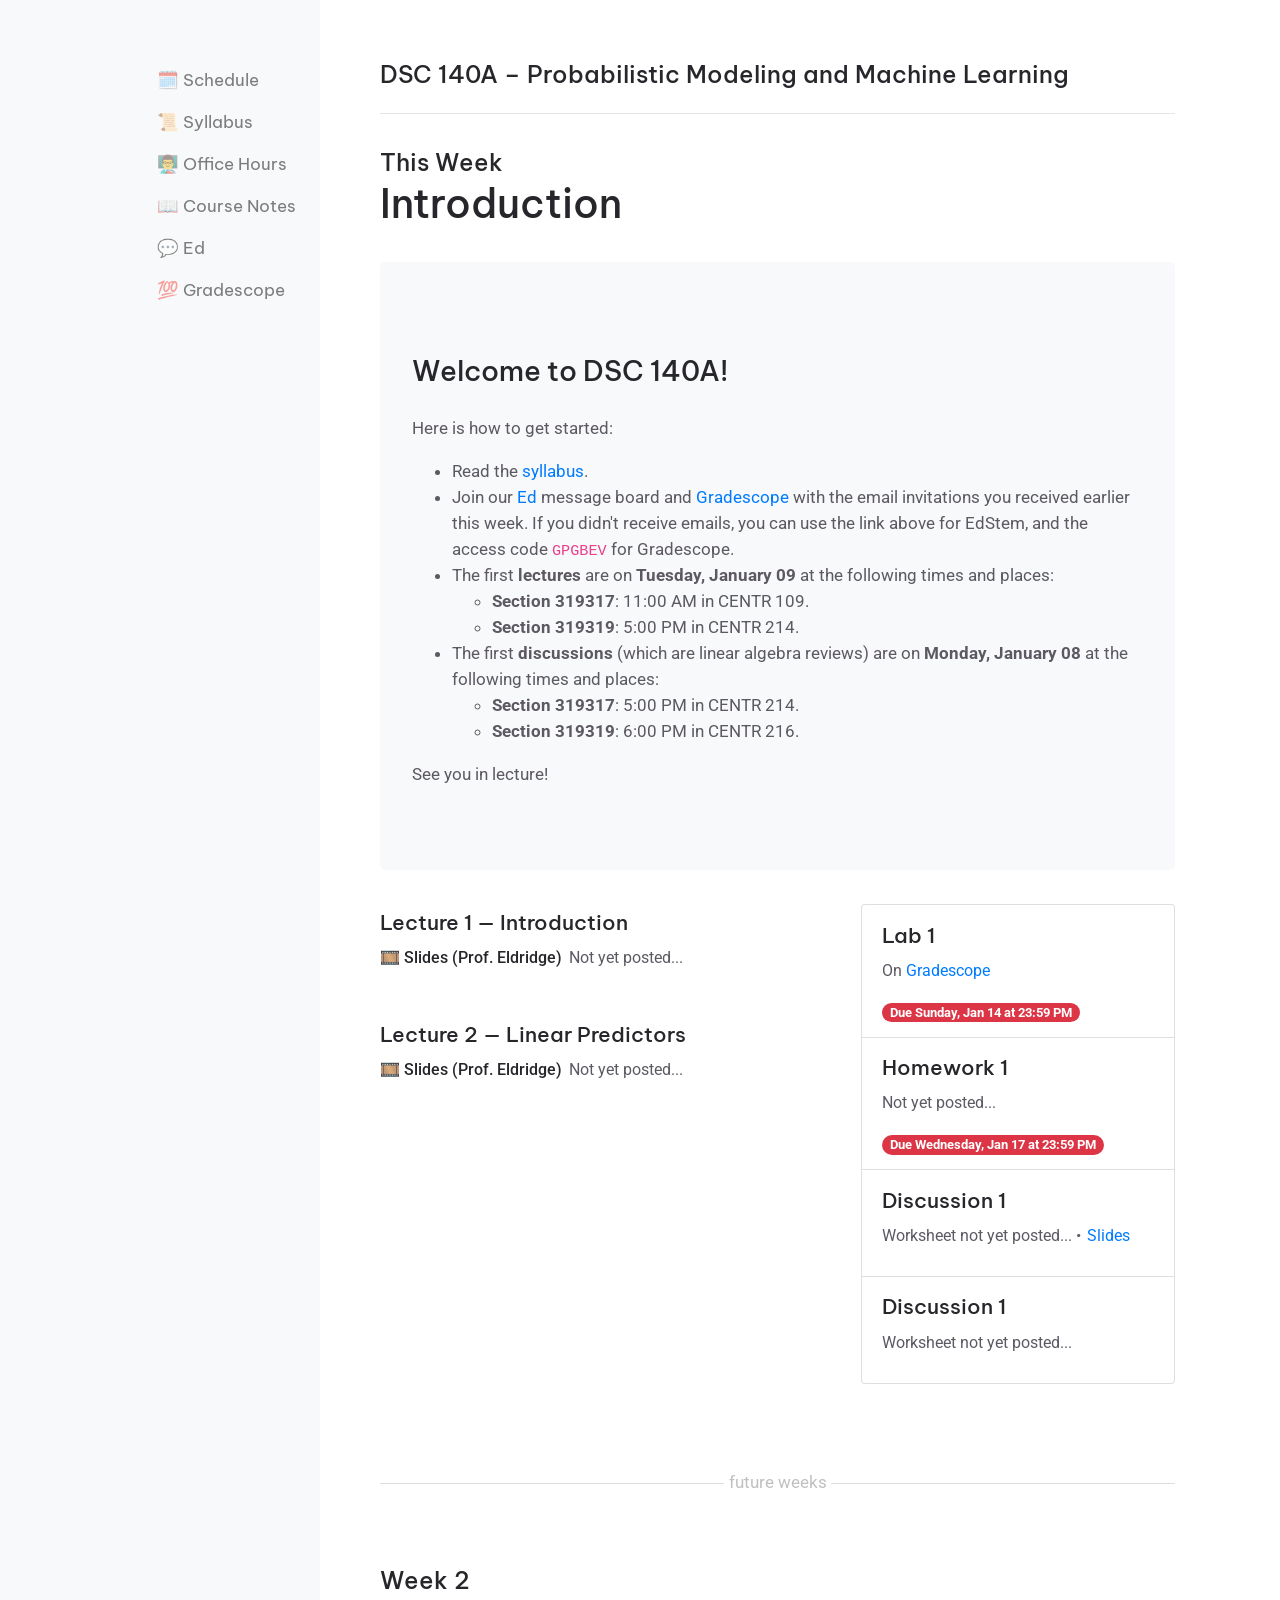
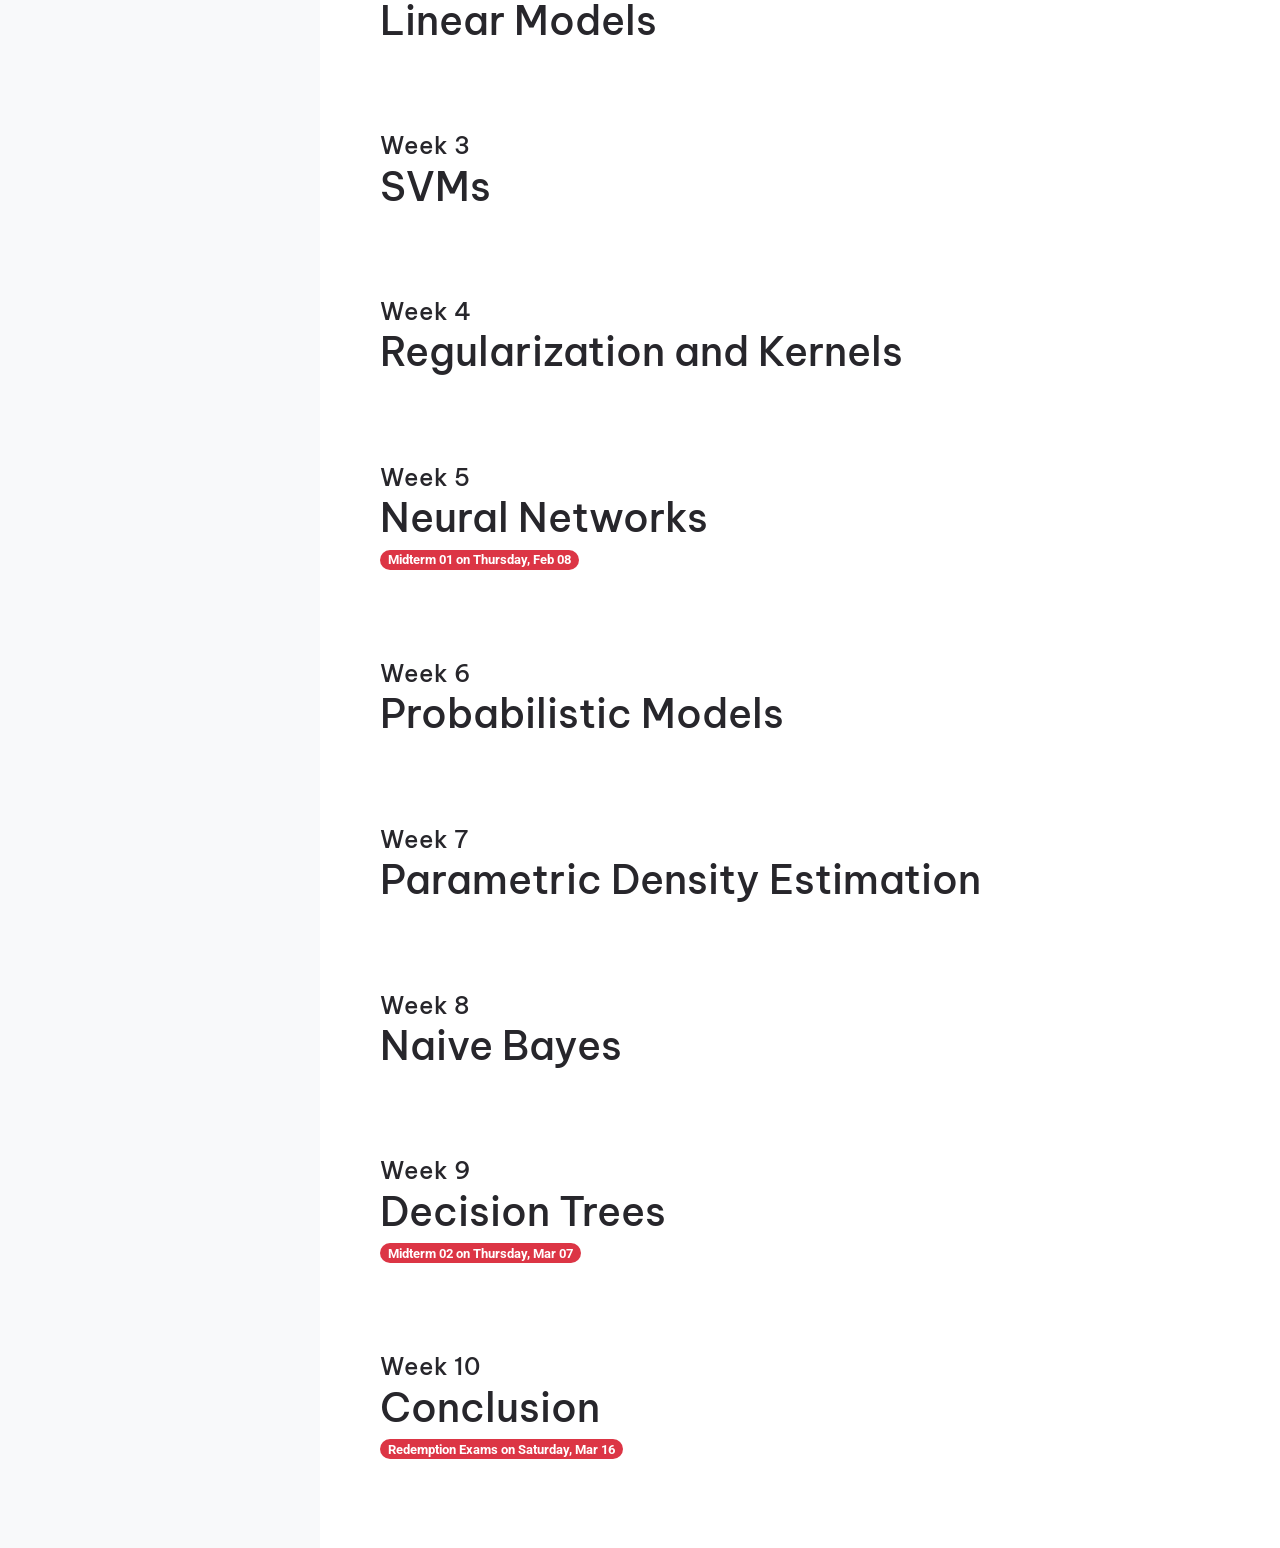
==== commit db1b5882: "automata commit" ====
--- a/index.html
+++ b/index.html
@@ -82,7 +82,13 @@
 
 
 
-    <div class="schedule-week schedule-week-future">
+
+
+
+
+
+
+    <div class="schedule-week ">
         <div class="schedule-week-title">
             <h1 class="schedule-week-title-number">
 
@@ -154,8 +160,526 @@
 
 
 
-
-    </div>
+        <div class="row">
+            <div class="col-md-7">
+
+
+
+
+    <div class="schedule-lecture ">
+        <h3 class="schedule-week-component-title">
+            Lecture 1 &mdash; Introduction
+        </h3>
+        <div class="schedule-lecture-resources">
+            <ul class="schedule-lecture-resources">
+
+
+
+
+
+
+
+
+
+
+
+
+
+
+
+
+
+
+
+
+
+
+
+
+
+
+
+
+
+
+    <li class="schedule-resource">
+
+            <span class="schedule-resource-title">
+                🎞️ Slides (Prof. Eldridge)
+            </span>
+
+
+            Not yet posted...
+
+    </li>
+
+
+
+
+
+
+
+
+
+
+
+
+
+
+
+
+
+
+
+
+
+
+
+
+
+
+
+
+
+
+
+
+
+
+
+
+
+
+            </ul>
+        </div>
+    </div>
+
+
+
+    <div class="schedule-lecture last">
+        <h3 class="schedule-week-component-title">
+            Lecture 2 &mdash; Linear Predictors
+        </h3>
+        <div class="schedule-lecture-resources">
+            <ul class="schedule-lecture-resources">
+
+
+
+
+
+
+
+
+
+
+
+
+
+
+
+
+
+
+
+
+
+
+
+
+
+
+
+
+
+
+    <li class="schedule-resource">
+
+            <span class="schedule-resource-title">
+                🎞️ Slides (Prof. Eldridge)
+            </span>
+
+
+            Not yet posted...
+
+    </li>
+
+
+
+
+
+
+
+
+
+
+
+
+
+
+
+
+
+
+
+
+
+
+
+
+
+
+
+
+
+
+
+
+
+
+
+
+
+
+            </ul>
+        </div>
+    </div>
+
+
+
+            </div>
+            <div class="col-md-5">
+                <div class="list-group">
+
+
+
+
+
+
+        <div class="list-group-item">
+            <h3 class="schedule-week-component-title">
+                Lab 1
+            </h3>
+            <div class="schedule-assignment-resources">
+                <ul class="schedule-assignment-resources" style="list-style: none">
+
+
+
+
+
+
+
+
+    <li class="schedule-resource">
+
+
+
+                 On <a href="https://www.gradescope.com/courses/691514">Gradescope</a> 
+
+
+
+    </li>
+
+
+
+
+                </ul>
+            </div>
+
+            <div class="badge badge-pill badge-danger">
+
+                    Due
+
+                Sunday, Jan 14 at 23:59 PM
+            </div>
+        </div>
+
+
+
+
+
+
+
+
+
+        <div class="list-group-item">
+            <h3 class="schedule-week-component-title">
+                Homework 1
+            </h3>
+            <div class="schedule-assignment-resources">
+                <ul class="schedule-assignment-resources" style="list-style: none">
+
+
+
+
+
+
+
+
+
+
+
+
+
+    <li class="schedule-resource">
+
+
+            Not yet posted...
+
+    </li>
+
+
+
+
+
+
+
+
+
+
+
+
+
+
+
+
+
+
+
+
+
+
+
+
+
+
+
+
+
+
+
+
+
+
+
+
+
+
+                </ul>
+            </div>
+
+            <div class="badge badge-pill badge-danger">
+
+                    Due
+
+                Wednesday, Jan 17 at 23:59 PM
+            </div>
+        </div>
+
+
+
+
+
+
+
+
+
+
+
+        <div class="list-group-item">
+            <h3 class="schedule-week-component-title">
+                Discussion 1
+            </h3>
+            <div class="schedule-discussion-resources">
+                <ul class="schedule-discussion-resources">
+
+
+
+
+
+
+
+
+
+
+
+
+
+    <li class="schedule-resource">
+
+
+            Worksheet not yet posted...
+
+    </li>
+
+
+
+
+
+
+
+
+
+
+
+
+
+
+
+
+
+
+
+
+
+
+
+
+
+
+
+
+
+
+
+
+
+
+
+
+
+
+
+
+
+
+
+
+
+
+
+
+
+
+    <li class="schedule-resource">
+
+
+
+                <a href="materials/discussions/01-linear_algebra/slides.pdf">Slides</a>
+
+
+
+    </li>
+
+
+
+
+                </ul>
+            </div>
+        </div>
+
+        <div class="list-group-item">
+            <h3 class="schedule-week-component-title">
+                Discussion 1
+            </h3>
+            <div class="schedule-discussion-resources">
+                <ul class="schedule-discussion-resources">
+
+
+
+
+
+
+
+
+
+
+
+
+
+    <li class="schedule-resource">
+
+
+            Worksheet not yet posted...
+
+    </li>
+
+
+
+
+
+
+
+
+
+
+
+
+
+
+
+
+
+
+
+
+
+
+
+
+
+
+
+
+
+
+
+
+
+
+
+
+
+
+
+
+
+
+
+
+
+
+
+
+
+
+
+
+
+
+
+                </ul>
+            </div>
+        </div>
+
+
+
+
+                </div>
+            </div>
+        </div>
+
+
+    </div>
+
+
+
+
+            <div class="schedule-separator">
+                future weeks
+            </div>
+
+
+
 
 
 
@@ -195,6 +719,12 @@
 
 
 
+
+
+
+
+
+
     <div class="schedule-week schedule-week-future">
         <div class="schedule-week-title">
             <h1 class="schedule-week-title-number">
@@ -229,6 +759,12 @@
 
 
 
+
+
+
+
+
+
     <div class="schedule-week schedule-week-future">
         <div class="schedule-week-title">
             <h1 class="schedule-week-title-number">
@@ -263,6 +799,12 @@
 
 
 
+
+
+
+
+
+
     <div class="schedule-week schedule-week-future">
         <div class="schedule-week-title">
             <h1 class="schedule-week-title-number">
@@ -301,6 +843,12 @@
 
 
 
+
+
+
+
+
+
     <div class="schedule-week schedule-week-future">
         <div class="schedule-week-title">
             <h1 class="schedule-week-title-number">
@@ -335,6 +883,12 @@
 
 
 
+
+
+
+
+
+
     <div class="schedule-week schedule-week-future">
         <div class="schedule-week-title">
             <h1 class="schedule-week-title-number">
@@ -369,6 +923,12 @@
 
 
 
+
+
+
+
+
+
     <div class="schedule-week schedule-week-future">
         <div class="schedule-week-title">
             <h1 class="schedule-week-title-number">
@@ -403,6 +963,12 @@
 
 
 
+
+
+
+
+
+
     <div class="schedule-week schedule-week-future">
         <div class="schedule-week-title">
             <h1 class="schedule-week-title-number">
@@ -441,6 +1007,12 @@
 
 
 
+
+
+
+
+
+
     <div class="schedule-week schedule-week-future">
         <div class="schedule-week-title">
             <h1 class="schedule-week-title-number">
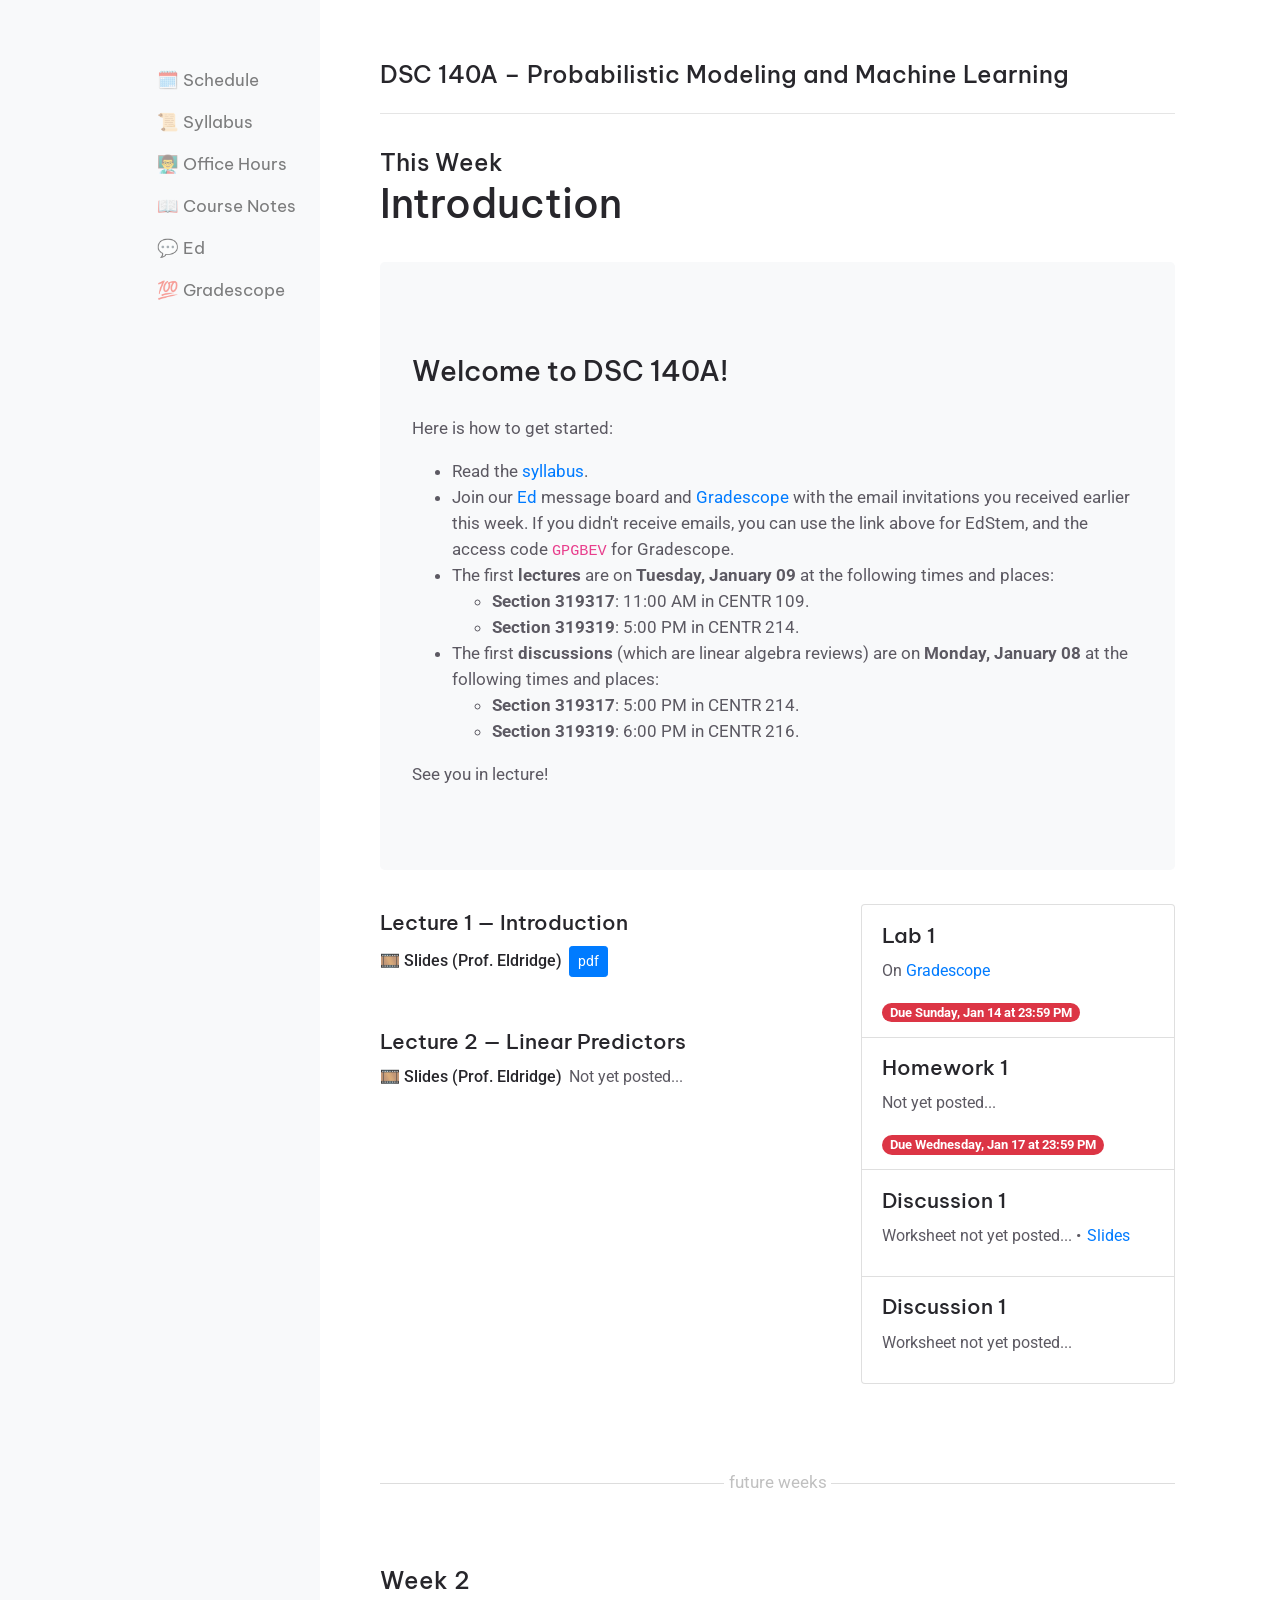
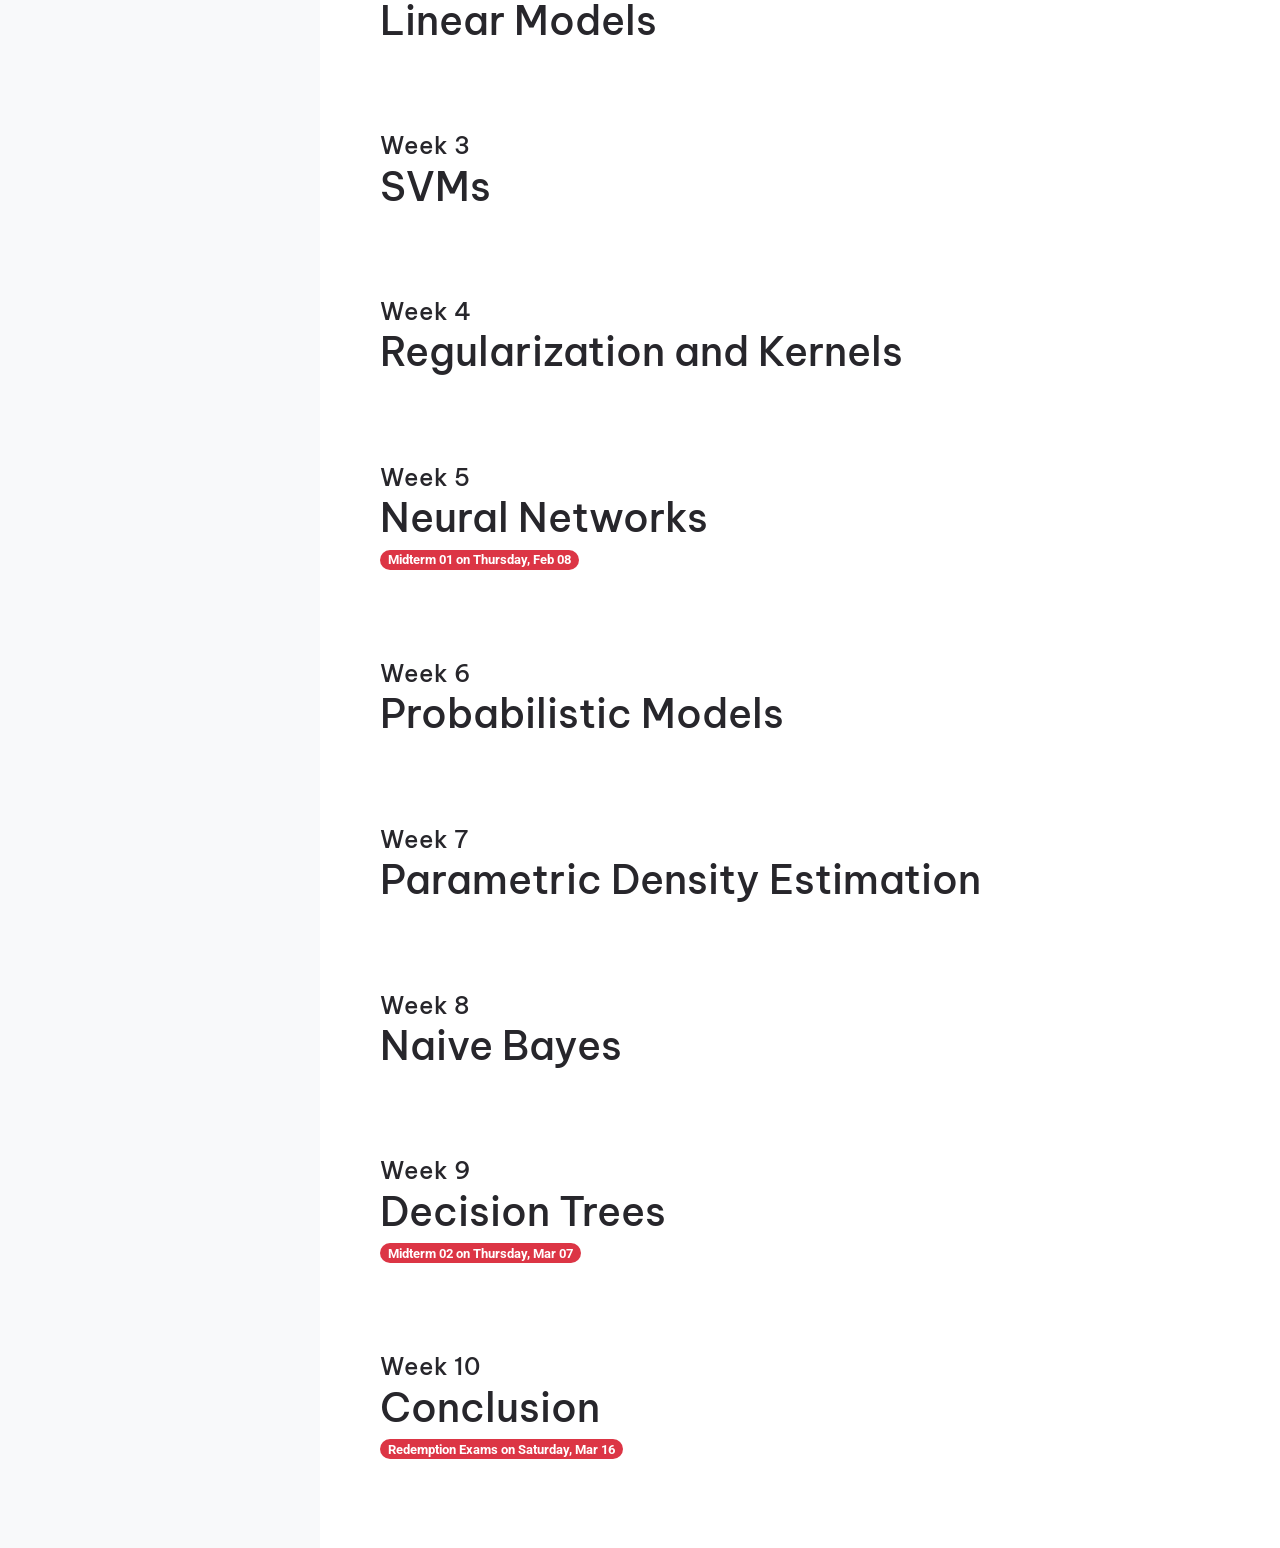
==== commit c05e92cf: "automata commit" ====
--- a/index.html
+++ b/index.html
@@ -209,7 +209,15 @@
             </span>
 
 
-            Not yet posted...
+
+
+  <a href="materials/lectures/01-knn/slides.pdf">
+    <button type="button" class="btn btn-primary btn-sm">pdf</button>
+  </a>
+
+
+
+
 
     </li>
 
